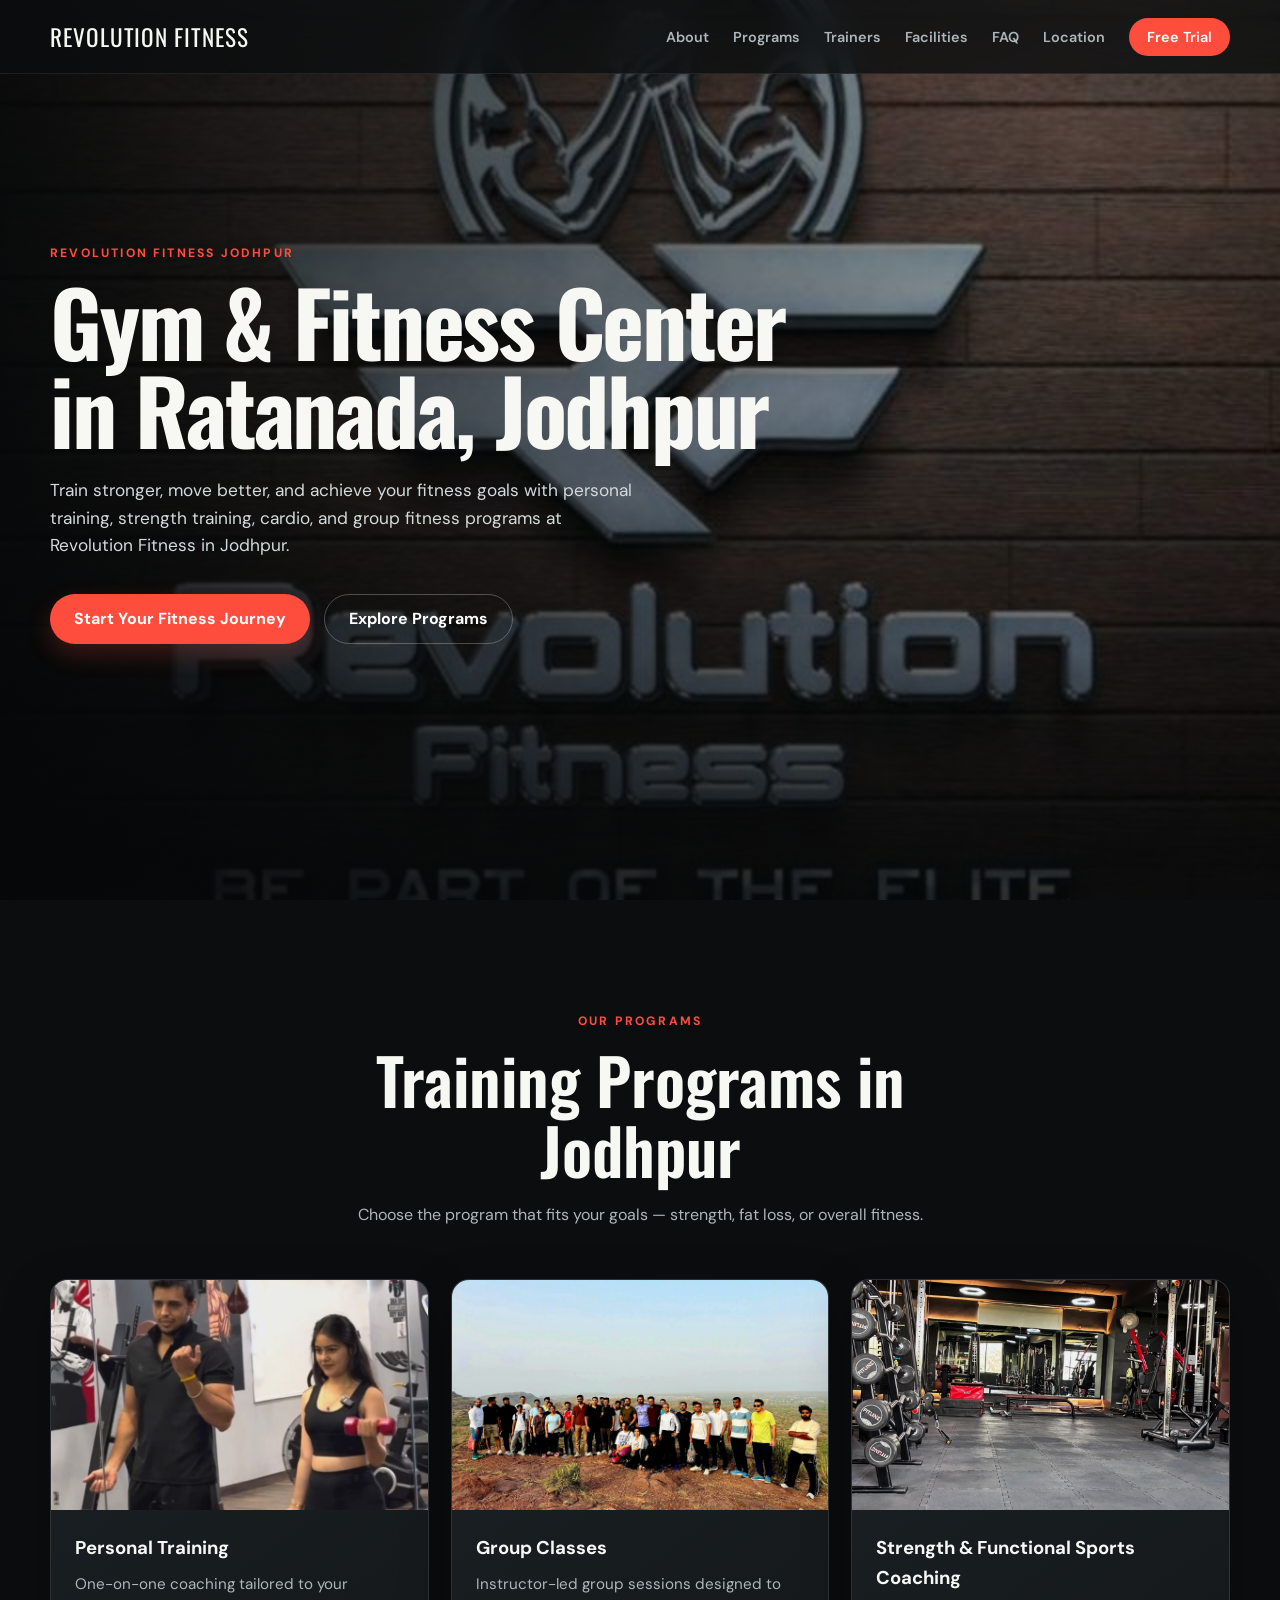
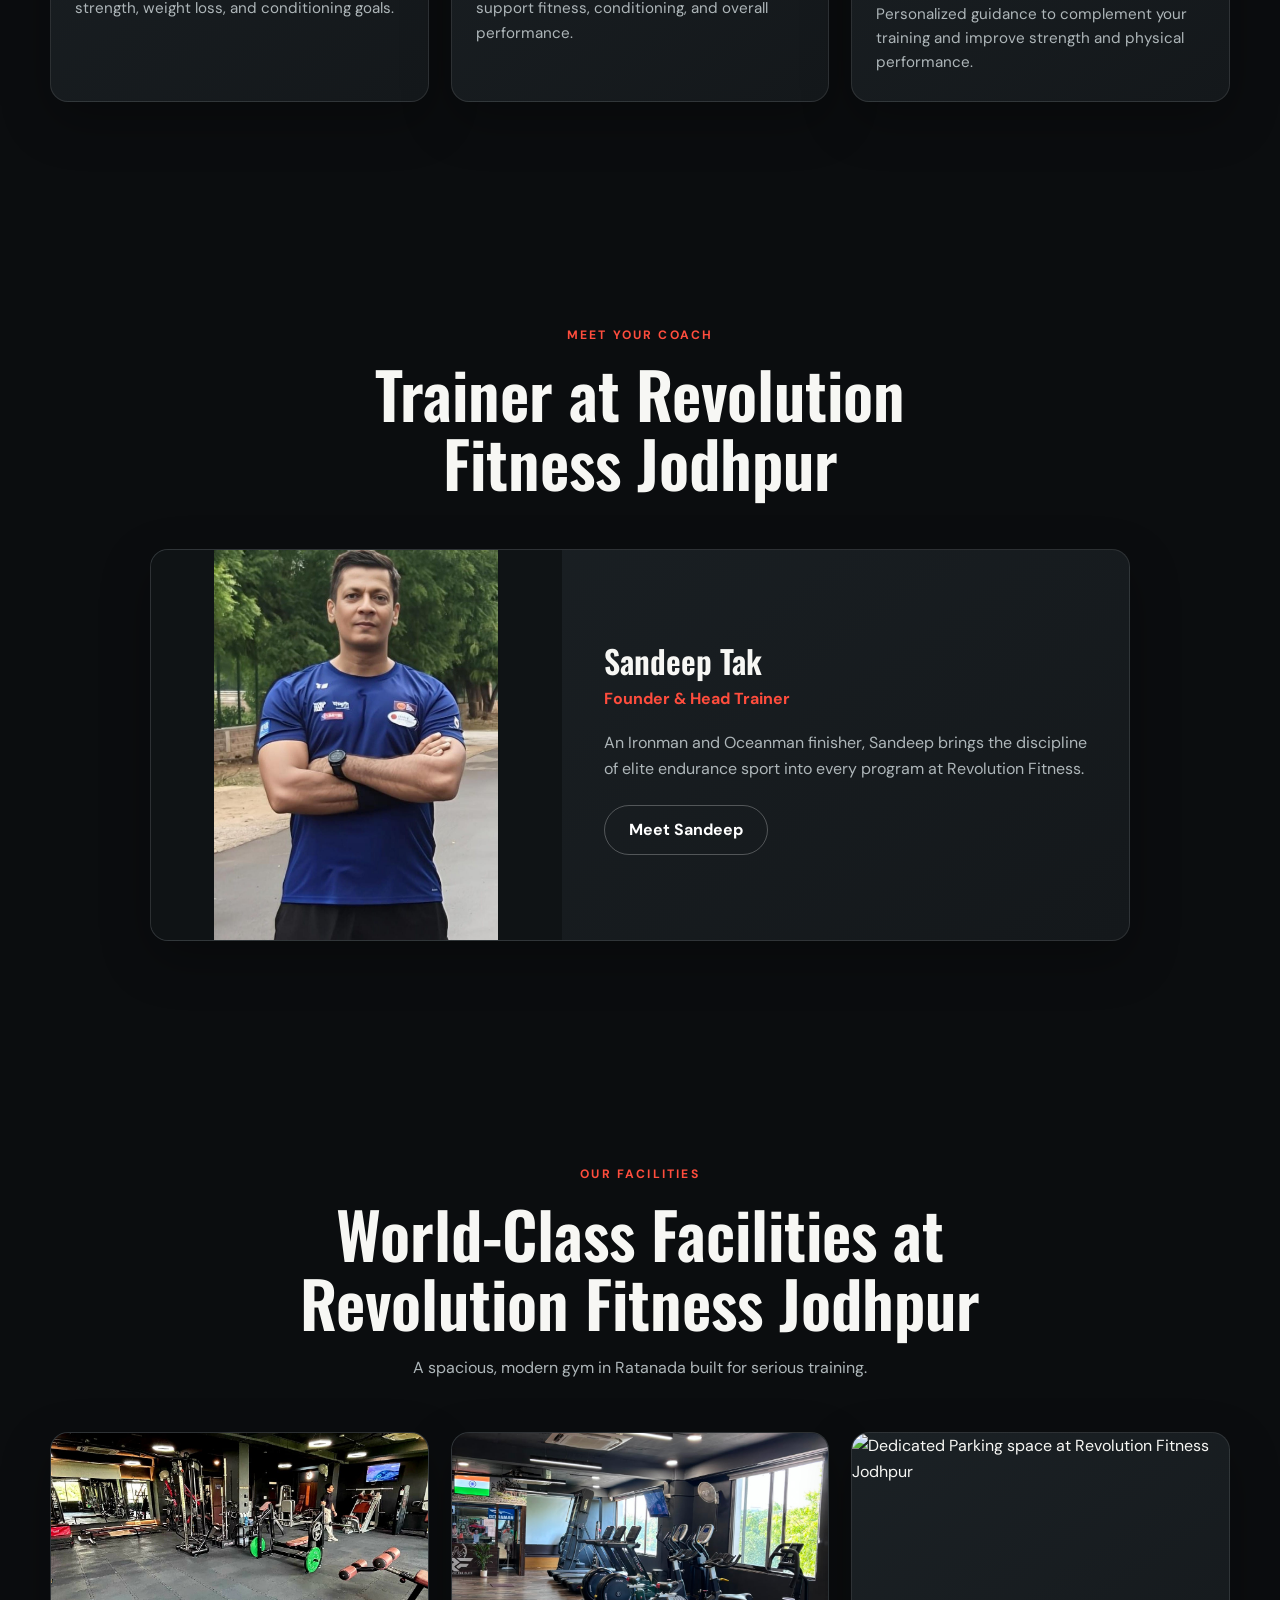
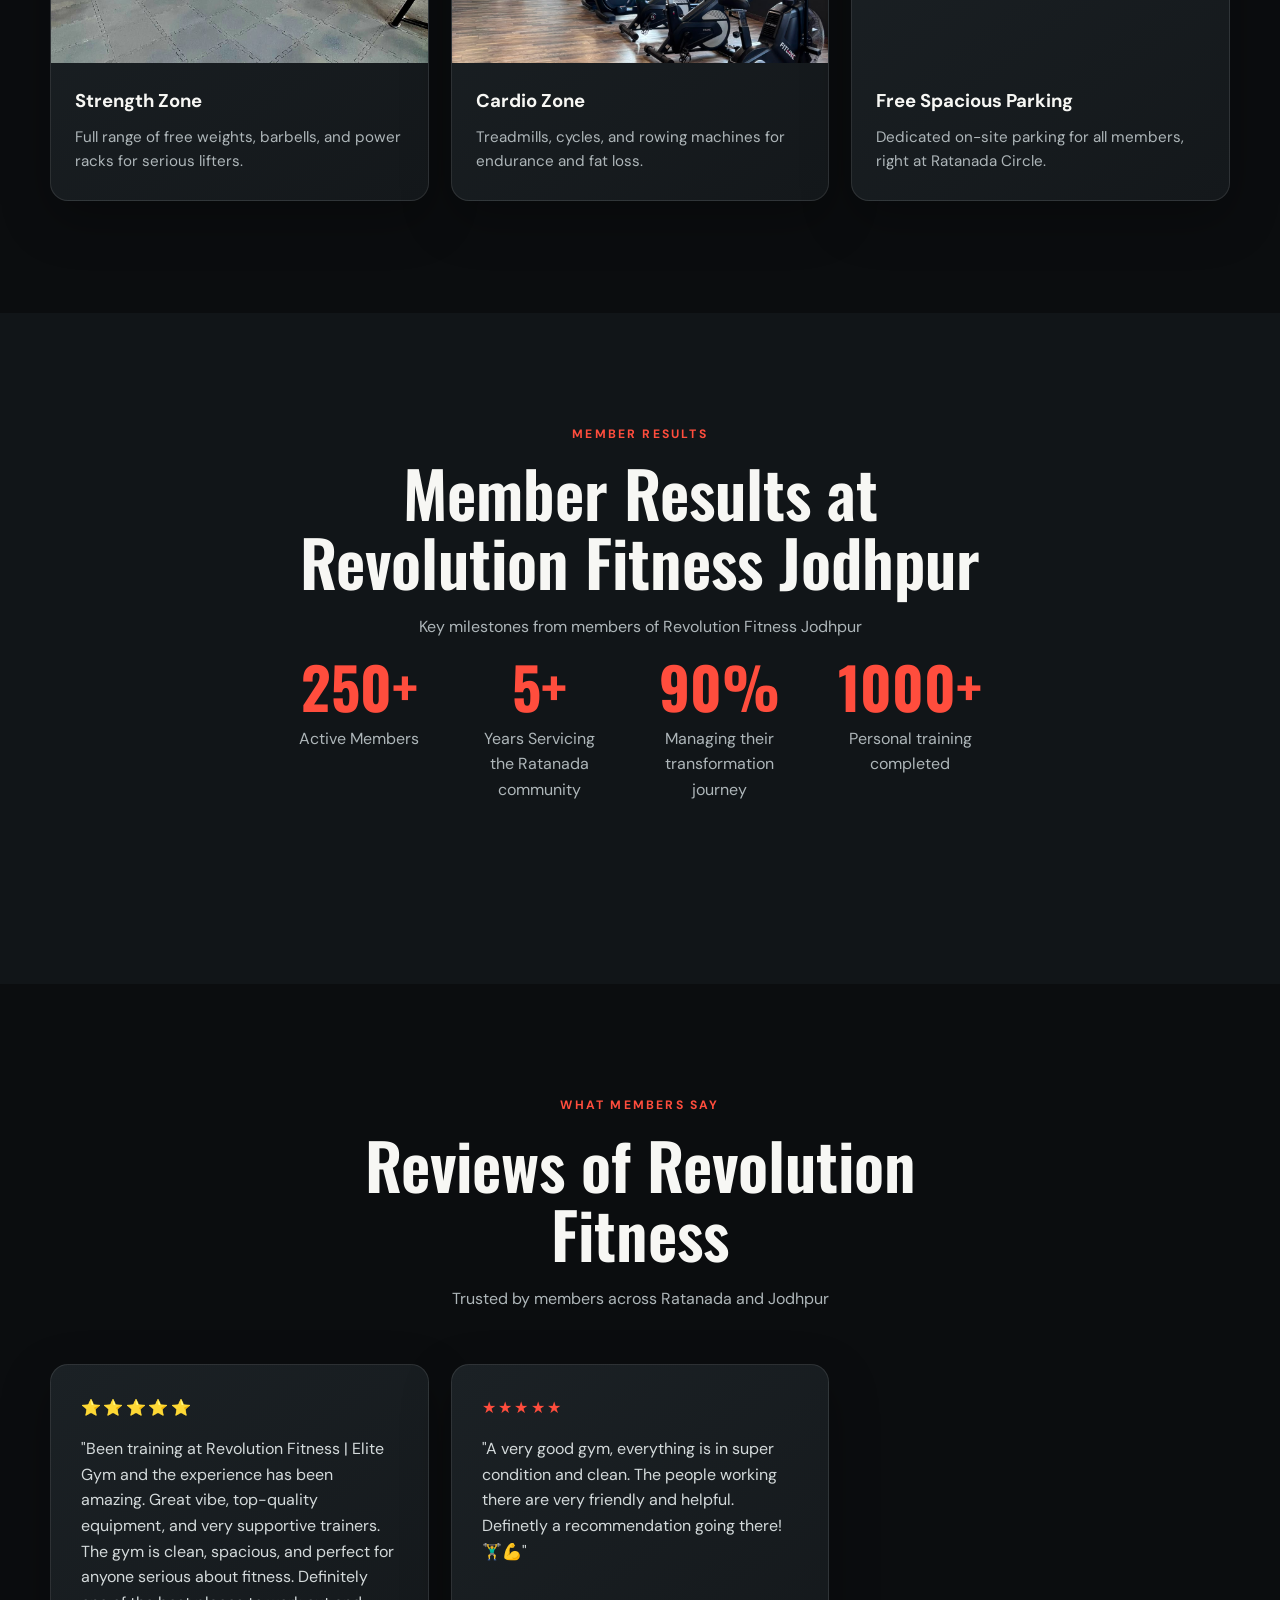
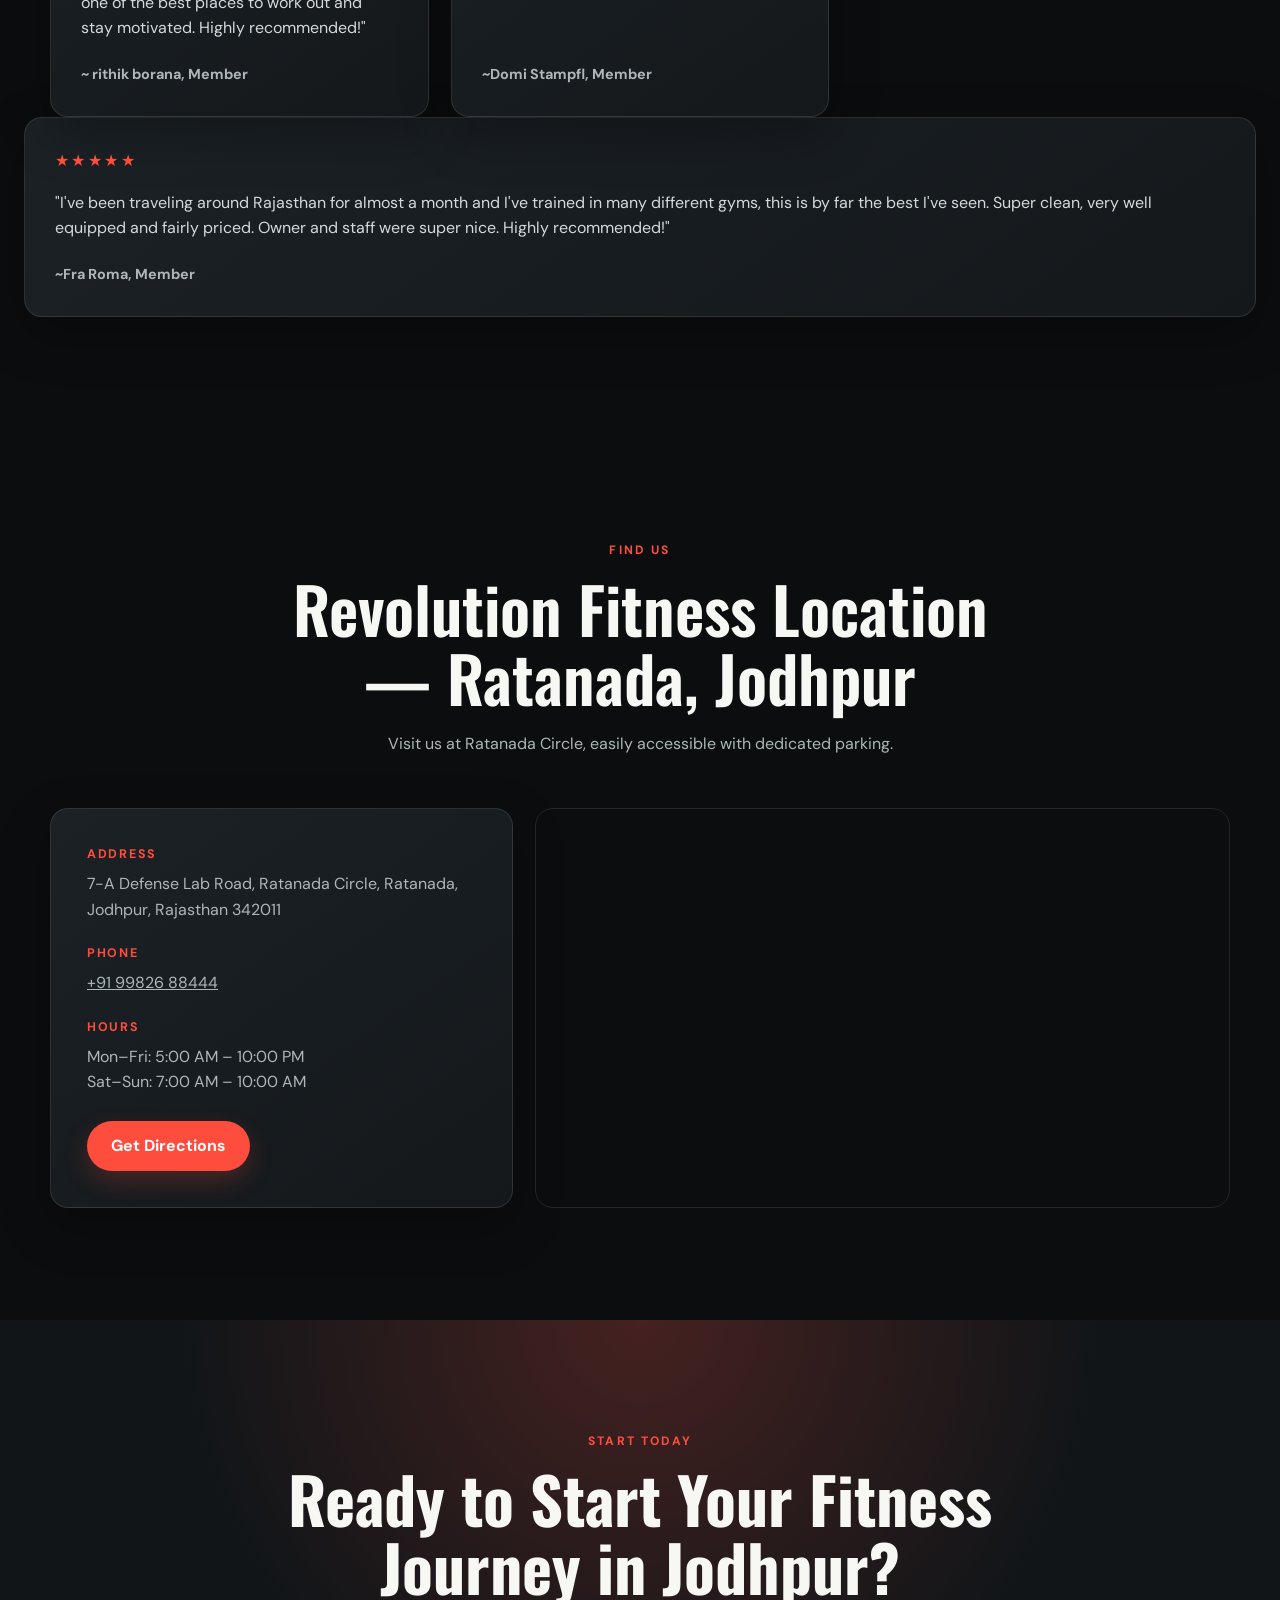
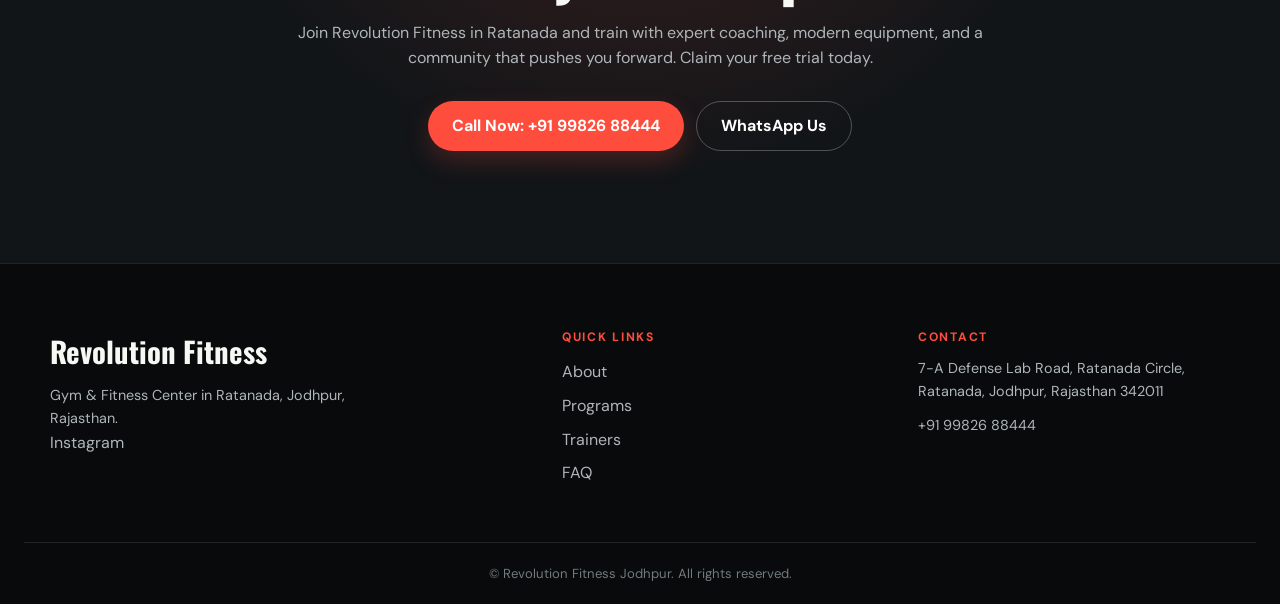
==== index.html @ 57a2d9ef "Update index.html" ====
<!DOCTYPE html>
<html lang="en">

<head>

<meta charset="UTF-8">

<meta name="viewport"
     content="width=device-width, initial-scale=1.0">

  <title>
        Revolution Fitness Jodhpur | Best Gym and Fitness Centre in Ratanada, Jodhpur  </title>

    <meta name="description"
          content="Revolution Fitness Jodhpur is a modern and premium gym offering strength training, cardio, personal training and fitness programs in Jodhpur, Rajasthan.">

    <link
        href="https://fonts.googleapis.com/css2?family=Poppins:wght@400;600;800&display=swap"
        rel="stylesheet">

    <link rel="stylesheet" href="style.css">

    <link rel="canonical" href="https://revolutionfitness.co.in/">

    <!-- structured dataJSON-lawda -->
    <script type="application/ld+json">
    {
      "@context": "https://schema.org",
      "@type": "ExerciseGym",
      "name": "Revolution Fitness",
      "description": "Revolution Fitness is a premium, spacious gym in Jodhpur offering personal training and group classes.",
      "telephone": "+91-99826-88444"
     "url":"https://www.revolutionfitness.co.in/"
         ,

      "address": {
        "@type": "PostalAddress",
        "streetAddress": "7-A Defense Lab Road, Ratanda Circle, Ratanada",
        "addressLocality": "Jodhpur",
        "addressRegion": "Rajasthan",
        "postalCode": "342011",
        "addressCountry": "IN"
      },

      "geo": {
        "@type": "GeoCoordinates",
        "latitude": 26.271122223916905,
        "longitude": 73.03824734662632
      },

      "sameAs": [
        "https://www.instagram.com/revolutionfitnessjodhpur/"
      ],
"aggregateRating": {
  "@type": "AggregateRating",
  "ratingValue": "4.7",
  "reviewCount": "121"
},
"review": [
  {
    "@type": "Review",
    "reviewRating": {
      "@type": "Rating",
      "ratingValue": "5"
    },
    "author": {
      "@type": "Person",
      "name": "rithik borana"

    },
"reviewBody":"Been training at Revolution Fitness | Elite Gym and the experience has been amazing. Great vibe, top-quality equipment, and very supportive trainers. The gym is clean, spacious, and perfect for anyone serious about fitness. Definitely one of the best places to work out and stay motivated. Highly recommended!"
  }
]
    }
    </script>

</head>

<body>

    <nav class="main-nav" aria-label="Main navigation">

   <div class="nav-logo">
 <a href="/" aria-label="Revolution Fitness homepage">
                Revolution Fitness
            </a>
        </div>

        <ul class="nav-links">
 <li><a href="/#about">About</a></li>
  <li><a href="/#programs">Programs</a></li>
  <li><a href="/#trainers">Trainers</a></li>
  <li><a href="/#facilities">Facilities</a></li>
  <li><a href="faq.html">FAQ</a></li>
  <li><a href="/#location">Location</a></li>
  <li>
  <a href="#trial" class="btn-nav">Free Trial</a>
 </li>
    
</ul>

   </nav>


    <main>

        <!-- HERO class bnayi haiiiii-->

        <section class="hero" id="hero">

            <img
    src="hero-bg.jpg"
    alt="Members training at Revolution Fitness gym in Ratanada, Jodhpur"
    class="hero-bg-img">

   <div class="hero-overlay"></div>

    <div class="hero-content">

  <p class="hero-eyebrow">
     Revolution Fitness Jodhpur
   </p>

    <h1>
    Gym & Fitness Center in Ratanada, Jodhpur
     </h1>

     <p class="hero-description">
      Train stronger, move better, and achieve your fitness
       goals with personal training, strength training, cardio,
     and group fitness programs at Revolution Fitness in Jodhpur.
     </p>

     <div class="hero-actions">

     <a href="#trial" class="btn-primary">
      Start Your Fitness Journey
      </a>

     <a href="#programs" class="btn-secondary">
      Explore Programs
     </a>

      </div>

    </div>
   </section>

<section class="programs" id="programs">

 <div class="section-header">

<p class="section-eyebrow">
       Our Programs
    </p>

            


<h2>
Training Programs in Jodhpur
</h2>

<p class="section-subtext">
Choose the program that fits your goals — strength,
fat loss, or overall fitness.
</p>

</div>


<div class="programs-grid">

<article class="program-card">

<img
src="personal-training.jpg"
alt="Personal trainer coaching a client at Revolution Fitness Jodhpur">

<h3>Personal Training</h3>

<p>
One-on-one coaching tailored to your strength,
weight loss, and conditioning goals.
</p>

</article>


<article class="program-card">

<img
src="group-fitness.jpg"
alt="Group fitness class at Revolution Fitness gym in Jodhpur">

<h3>Group Classes</h3>

<p>
Instructor-led group sessions designed to support
fitness, conditioning, and overall performance.
</p>

</article>




         

     <article class="program-card">

                    
  <img src="strength-training.jpg"
 alt="Strength and functional sports training at Revolution Fitness Jodhpur">

        <h3>Strength & Functional Sports Coaching</h3>
  <p>
  Personalized guidance to complement your training
  and improve strength and physical performance.
  </p>

</article>

 </div>

        </section>
 <section class="trainers" id="trainers" aria-label="Trainer at Revolution Fitness">
  <div class="section-header">
 <p class="section-eyebrow">Meet Your Coach</p>
  <h2>Trainer at Revolution Fitness Jodhpur</h2>
  </div>

  <div class="trainers-grid">
<article class="trainer-card">
<img src="sandeep-tak.jpg" alt="Sandeep Tak, founder and head trainer at Revolution Fitness Jodhpur, Ironman and Oceanman finisher">
<div class="trainer-info">
        <h3>Sandeep Tak</h3>
        <p class="trainer-title">Founder & Head Trainer</p>
        <p class="trainer-bio">        An Ironman and Oceanman finisher, Sandeep brings the discipline of elite endurance sport into every program at Revolution Fitness.
  </p>
  <a href="sandeep-tak.html" class="btn-secondary">Meet Sandeep</a>
  </div>
 </article>
  </div>
</section>
<section class="facilities" id="facilities" aria-label="Facilities at Revolution Fitness">
  <div class="section-header">
  <p class="section-eyebrow">Our Facilities</p>
  <h2>World-Class Facilities at Revolution Fitness Jodhpur</h2>
    <p class="section-subtext">A spacious, modern gym in Ratanada built for serious training.</p>
  </div>
<div class="facilities-grid">
<article class="facilities-card">
<img src="strength-zone.jpg" alt="Strength training zone with free weights at Revolution Fitness Jodhpur">
 <h3>Strength Zone</h3>
 <p>Full range of free weights, barbells, and power racks for serious lifters.</p>
  </article>
<article class="facilities-card">
<img src="cardio-zone.jpg" alt="Cardio Machines at Revolution Fitness Jodhpur">
<h3>Cardio Zone</h3>
<p>Treadmills, cycles, and rowing machines for endurance and fat loss.</p>
 </article>

<article class="facilities-card">
<img src="parking-zone.jpg" alt="Dedicated Parking space at Revolution Fitness Jodhpur">
<h3>Free Spacious Parking</h3>
 <p>Dedicated on-site parking for all members, right at Ratanada Circle.</p>
</article>
</div>
</section> 

<section class="results" id="results">
<div class="section-header">
<p class="section-eyebrow">Member Results</p>
<h2>Member Results at Revolution Fitness Jodhpur</h2>
<p class="section-subtext">
Key milestones from members of Revolution Fitness Jodhpur</p>
</p>
<div class="results-grid">
<article class="result-stat">
<h3>250+</h3>
<p>Active Members
</p>
</article>
<article class="result-stat">
<h3>5+</h3>
<p>Years Servicing the Ratanada community
</p>
</article>
<article class="result-stat">
<h3>90%</h3>
<p>Managing their transformation journey</p>
</article>
<article class="result-stat">
<h3>1000+</h3>
<p>Personal training completed</p>
</article>
</div>
</section>

<section class="reviews" id="reviews" aria-label="Reviews of members at Revolution Fitness">
<div class="section-header">
<p class="section-eyebrow">What members say</p>
<h2>Reviews of Revolution Fitness</h2>
<p class="section-subtext">Trusted by members across Ratanada and Jodhpur</p>
</div>

<div class="reviews-grid">
<article class="review-grid">
<div class="review-stars" aria-label="5 out of 5 stars">⭐⭐⭐⭐⭐
</div>
 <p class="review-text">
"Been training at Revolution Fitness | Elite Gym and the experience has been amazing. Great vibe, top-quality equipment, and very supportive trainers. The gym is clean, spacious, and perfect for anyone serious about fitness. Definitely one of the best places to work out and stay motivated. Highly recommended!"
 </p>
  <p class="review-author">~ rithik borana, Member</p>
</article>
     

<article class="review-grid">
<div class="review-stars" aria-label="5 out of 5 stars">★★★★★</div>
<p class="review-text">
"A very good gym, everything is in super condition and clean. The people working there are very friendly and helpful. Definetly a recommendation going there! 🏋️‍♂️💪"
</p>
<p class="review-author">~Domi Stampfl, Member</p>
</div>

<article class="review-grid">
<div class="review-stars" aria-label="5 out of 5 stars">★★★★★</div>
<p class="review-text">
"I've been traveling around Rajasthan for almost a month and I've trained in many different gyms, this is by far the best I've seen. Super clean, very well equipped and fairly priced. Owner and staff were super nice. Highly recommended!"
</p>
<p class="review-author">~Fra Roma, Member </p>
</article>
</div>
</section>
<section class="location" id="location" aria-label="Revolution Fitness Location in Jodhpur">
<div class="section-header">
<p class="section-eyebrow">Find Us</p>
 <h2>Revolution Fitness Location — Ratanada, Jodhpur</h2>
 <p class="section-subtext">Visit us at Ratanada Circle, easily accessible with dedicated parking.</p>
  </div>
<div class="location-wrapper">

<div class="location-details">
<h3>Address</h3>
 <p>7-A Defense Lab Road, Ratanada Circle, Ratanada, Jodhpur, Rajasthan 342011</p>

<h3>Phone</h3>
<p><a href="tel:+919982688444">+91 99826 88444</a></p>

<h3>Hours</h3>
 <p>Mon–Fri: 5:00 AM – 10:00 PM</p>
 <p>Sat–Sun: 7:00 AM – 10:00 AM</p>

<a href="https://www.google.com/maps/place/Revolution+Fitness+Gym/@26.2710645,73.0382393,17z/data=!3m1!4b1!4m6!3m5!1s0x39418d3eae920c3f:0x9db4041461bf3b4f!8m2!3d26.2710645!4d73.0382393!16s%2Fg%2F11s4_r2hg3?entry=ttu&g_ep=EgoyMDI2MDgxMS4wIKXMDSoASAFQAw%3D%3D" class="btn-primary" target="_blank" rel="noopener">
 Get Directions
 </a>
</div>

    <div class="location-map">
      <iframe
 src="https://www.google.com/maps?q=Revolution+Fitness+Gym,+7-A,+Defence+Lab+Road,+Ratanada,+Jodhpur,+Rajasthan+342011&output=embed"
 width="100%"
 height="100%"
 style="border:0;"
 allowfullscreen=""
 loading="lazy"
 referrerpolicy="no-referrer-when-downgrade"
 title="Revolution Fitness location map — Ratanada, Jodhpur">
 </iframe>
 </div>
  </div>
</section>

<section class="final-cta" id="trial" aria-label="Join Revolution Fitness">
  <div class="final-cta-content">
 <p class="section-eyebrow">Start Today</p>
 <h2>Ready to Start Your Fitness Journey in Jodhpur?</h2>
 <p class="final-cta-text">
      Join Revolution Fitness in Ratanada and train with expert coaching, modern equipment, and a community that pushes you forward. Claim your free trial today.

 </p>
 <a href="tel:+919982688444" class="btn-primary">Call Now: +91 99826 88444</a>
 <a href="https://wa.me/919982688444" class="btn-secondary" target="_blank" rel="noopener">WhatsApp Us</a>
 
 </div>
</section>
</main>
<footer aria-label="Site footer">
  <div class="footer-content">
<div class="footer-brand">
<h2>Revolution Fitness</h2>
<p>Gym & Fitness Center in Ratanada, Jodhpur, Rajasthan.</p>
<div class="footer-social">
<a href="https://www.instagram.com/revolutionfitnessjodhpur/" target="_blank" rel="noopener" aria-label="Revolution Fitness on Instagram">Instagram</a>
</div>
</div>

 <nav class="footer-links" aria-label="Footer navigation">
<h3>Quick Links</h3>
<ul>
 <li><a href="/index.html#about">About</a></li>
 <li><a href="/index.html#programs">Programs</a></li>
 <li><a href="/index.html#trainers">Trainers</a></li>
 <li><a href="/faq.html">FAQ</a></li>
 </ul>
  </nav>

<div class="footer-contact">
<h3>Contact</h3>
<p>7-A Defense Lab Road, Ratanada Circle, Ratanada, Jodhpur, Rajasthan 342011</p>
<p><a href="tel:+919982688444">+91 99826 88444</a></p>
</div>

  </div>

<div class="footer-bottom">
<p>&copy; <span id="year"></span> Revolution Fitness Jodhpur. All rights reserved.</p>
</div>
</footer>
</body>
</html>
---- style.css ----
@import url('https://fonts.googleapis.com/css2?family=DM+Sans:wght@400;500;600;700&family=Oswald:wght@500;600;700&display=swap');
:root{--bg:#0b0d0f;--surface:#14181b;--surface-2:#1b2125;--line:rgba(255,255,255,.1);--text:#f7f7f4;--muted:#aeb6b9;--accent:#ff4d3d;--accent-dark:#d93a2d;--max:1180px;--radius:18px;--shadow:0 18px 50px rgba(0,0,0,.28)}
*{box-sizing:border-box;margin:0;padding:0}html{scroll-behavior:smooth}body{background:var(--bg);color:var(--text);font-family:'DM Sans',sans-serif;line-height:1.6}img{display:block;max-width:100%}a{color:inherit}section{padding:112px 24px;overflow:clip}
.main-nav,body>nav{position:fixed;inset:0 0 auto;z-index:100;display:flex;align-items:center;justify-content:space-between;gap:24px;padding:18px max(24px,calc((100% - var(--max))/2));background:rgba(11,13,15,.78);border-bottom:1px solid rgba(255,255,255,.08);backdrop-filter:blur(18px)}
.nav-logo a{text-decoration:none;font-family:Oswald,sans-serif;font-size:1.45rem;letter-spacing:.04em;text-transform:uppercase}.nav-links{list-style:none;display:flex;align-items:center;gap:24px}.nav-links a{color:var(--muted);text-decoration:none;font-size:.9rem;font-weight:600;transition:color .2s}.nav-links a:hover{color:var(--text)}.nav-links .btn-nav{color:#fff;padding:10px 18px;border-radius:999px;background:var(--accent)}
.btn-primary,.btn-secondary{display:inline-flex;align-items:center;justify-content:center;min-height:50px;padding:0 24px;border-radius:999px;font-weight:700;text-decoration:none;transition:transform .2s,background .2s,border-color .2s}.btn-primary{background:var(--accent);color:#fff;box-shadow:0 10px 25px rgba(255,77,61,.22)}.btn-primary:hover{background:var(--accent-dark);transform:translateY(-2px)}.btn-secondary{border:1px solid rgba(255,255,255,.26);color:#fff}.btn-secondary:hover{border-color:#fff;background:rgba(255,255,255,.08);transform:translateY(-2px)}
.section-header{max-width:720px;margin:0 auto 52px;text-align:center}.section-eyebrow,.hero-eyebrow{color:var(--accent);font-size:.76rem;font-weight:700;letter-spacing:.18em;text-transform:uppercase;margin-bottom:14px}.section-header h1,.section-header h2{font-family:Oswald,sans-serif;font-weight:600;line-height:1.08}.section-header h1,.section-header h2{font-size:clamp(2.2rem,5vw,4rem)}.section-subtext{margin-top:18px;color:var(--muted)}
.hero{min-height:760px;height:100svh;display:grid;place-items:center;position:relative;padding-top:100px}.hero-bg-img,.trainer-hero-img{position:absolute;inset:0;width:100%;height:100%;object-fit:cover}.hero-overlay{position:absolute;inset:0;background:linear-gradient(90deg,rgba(5,7,8,.92),rgba(5,7,8,.58) 52%,rgba(5,7,8,.3)),linear-gradient(0deg,rgba(5,7,8,.72),transparent 45%)}.hero-content{position:relative;z-index:1;width:min(100%,var(--max));text-align:left}.hero-content h1{max-width:760px;font-family:Oswald,sans-serif;font-size:clamp(3rem,7vw,6.2rem);line-height:.98;letter-spacing:-.025em}.hero-description{max-width:590px;margin:24px 0 34px;color:#d4dadb;font-size:1.08rem}.hero-actions{display:flex;gap:14px;flex-wrap:wrap}
.programs,.trainers,.reviews,.location,.faq-page,.trainer-bio-section{background:var(--bg)}.programs-grid,.facilities-grid,.reviews-grid,.results-grid{width:min(100%,var(--max));margin:0 auto;display:grid;gap:22px}.programs-grid,.reviews-grid{grid-template-columns:repeat(3,1fr)}.facilities-grid{grid-template-columns:repeat(3,1fr)}.program-card,.facilities-card,.review-card,.review-grid,.faq-item,.trainer-card,.location-details{background:linear-gradient(145deg,var(--surface-2),var(--surface));border:1px solid var(--line);border-radius:var(--radius);box-shadow:var(--shadow)}.program-card,.facilities-card{overflow:hidden;transition:transform .25s,border-color .25s}.program-card:hover,.facilities-card:hover{transform:translateY(-6px);border-color:rgba(255,77,61,.45)}.program-card img,.facilities-card img{width:100%;height:230px;object-fit:cover}.program-card h3,.facilities-card h3{margin:24px 24px 8px;font-size:1.16rem}.program-card p,.facilities-card p{padding:0 24px 26px;color:var(--muted);font-size:.95rem}
.trainers-grid{width:min(100%,980px);margin:auto}.trainer-card{display:grid;grid-template-columns:42% 1fr;overflow:hidden}.trainer-card img{width:100%;height:390px;object-fit:contain;object-position:center;background:#0f1315}.trainer-info{padding:42px;align-self:center}.trainer-info h3,.bio-content h2{font-family:Oswald,sans-serif;font-weight:600}.trainer-info h3{font-size:2rem}.trainer-title,.trainer-hero-tagline{color:var(--accent);font-weight:700}.trainer-bio{margin:18px 0 24px;color:var(--muted)}
.trainer-hero{height:68svh;min-height:520px;display:flex;align-items:end;position:relative;padding:140px max(24px,calc((100% - var(--max))/2)) 70px}.trainer-hero::after{content:'';position:absolute;inset:0;background:linear-gradient(0deg,rgba(5,7,8,.92),transparent 70%)}.trainer-hero-content{position:relative;z-index:1}.trainer-hero-content h1{font-family:Oswald,sans-serif;font-size:clamp(3rem,8vw,6rem);line-height:1}.trainer-bio-section{padding-top:90px}.bio-content{width:min(100%,760px);margin:auto}.bio-content h2{margin:42px 0 12px;font-size:2rem}.bio-content h2:first-child{margin-top:0}.bio-content p{color:#ccd2d3}.bio-image{margin:40px 0}.bio-image img{width:100%;height:420px;border-radius:var(--radius);object-fit:contain;object-position:center;background:#0f1315}.bio-image figcaption{margin-top:10px;text-align:center;color:var(--muted);font-size:.85rem}.bio-closing{margin:32px 0;color:var(--accent)!important;font-weight:700}
.results{background:#111518}.results-grid{grid-template-columns:repeat(4,1fr);text-align:center}.result-stat{padding:18px}.result-stat h3{color:var(--accent);font-family:Oswald,sans-serif;font-size:3.6rem;line-height:1}.result-stat p{margin-top:10px;color:var(--muted)}.review-grid,.review-card{padding:30px;text-align:left;display:flex;flex-direction:column;height:100%}.review-stars{color:var(--accent);letter-spacing:.15em}.review-text{margin:16px 0 22px;color:#d4dadb;flex:1}.review-author{color:var(--muted);font-size:.9rem;font-weight:700;margin-top:auto}.review-author span{display:block;margin-top:4px;color:#717b7e;font-size:.8rem;font-weight:400}
.location-wrapper{width:min(100%,var(--max));margin:auto;display:grid;grid-template-columns:.8fr 1.2fr;gap:22px}.location-details{padding:36px}.location-details h3{margin:22px 0 6px;color:var(--accent);font-size:.78rem;letter-spacing:.14em;text-transform:uppercase}.location-details h3:first-child{margin-top:0}.location-details p{color:var(--muted)}.location-details .btn-primary{margin-top:26px}.location-map{min-height:360px;overflow:hidden;border-radius:var(--radius);border:1px solid var(--line)}.location-map iframe{display:block;width:100%;height:100%}
.faq-page{min-height:100vh;padding:168px 24px 112px}.faq-page .section-header{margin-bottom:36px}.faq-preview-list{width:min(100%,820px);margin:auto}.faq-item{width:100%;margin-bottom:14px;padding:23px 26px}.faq-item summary{position:relative;display:block;cursor:pointer;list-style:none;padding-right:42px;font-weight:700;line-height:1.4;overflow-wrap:anywhere}.faq-item summary::-webkit-details-marker{display:none}.faq-item summary::after{content:'+';position:absolute;right:0;top:-2px;color:var(--accent);font-size:1.35rem;line-height:1}.faq-item[open] summary::after{content:'–'}.faq-item p{margin-top:14px;color:var(--muted);line-height:1.65;overflow-wrap:anywhere}
.final-cta{text-align:center;background:radial-gradient(circle at 50% 0,rgba(255,77,61,.22),transparent 55%),#111518}.final-cta-content{width:min(100%,720px);margin:auto}.final-cta h2{font-family:Oswald,sans-serif;font-size:clamp(2.3rem,5vw,4rem);line-height:1.05}.final-cta-text{margin:20px auto 30px;color:var(--muted)}.final-cta .btn-secondary{margin-left:8px}footer{padding:64px 24px 0;background:#080a0b;border-top:1px solid var(--line)}.footer-content{width:min(100%,var(--max));margin:auto;display:grid;grid-template-columns:1.5fr 1fr 1fr;gap:44px;padding-bottom:48px}.footer-brand h2{font-family:Oswald,sans-serif;font-size:1.8rem}.footer-brand p,.footer-contact p{max-width:320px;margin-top:10px;color:var(--muted);font-size:.9rem}.footer-social a,.footer-links a,.footer-contact a{color:var(--muted);text-decoration:none}.footer-social a:hover,.footer-links a:hover,.footer-contact a:hover{color:var(--accent)}.footer-links h3,.footer-contact h3{color:var(--accent);font-size:.76rem;letter-spacing:.14em;text-transform:uppercase}.footer-links ul{list-style:none;margin-top:12px}.footer-links li{margin:8px 0}.footer-bottom{padding:20px 0;border-top:1px solid var(--line);text-align:center;color:#717b7e;font-size:.82rem}
.facilites{padding:112px 24px}.section.header{max-width:720px;margin:0 auto 52px;text-align:center}.section.header h2{font-family:Oswald,sans-serif;font-size:clamp(2.2rem,5vw,4rem);line-height:1.08}.section.header .section-subtext{margin-top:18px;color:var(--muted)}
@media(max-width:900px){.nav-links{gap:12px}.nav-links li:nth-child(-n+3){display:none}.programs-grid,.facilities-grid,.reviews-grid{grid-template-columns:repeat(2,1fr)}.location-wrapper{grid-template-columns:1fr}}
@media(max-width:640px){section,.facilites{padding:78px 18px}.main-nav,body>nav{padding:15px 18px}.nav-links{gap:8px}.nav-links li:nth-child(n+4):not(:last-child){display:none}.nav-links .btn-nav{padding:9px 13px;font-size:.78rem}.hero{min-height:720px;padding-top:120px}.hero-content h1{font-size:clamp(3rem,14vw,4.4rem)}.hero-actions{flex-direction:column;align-items:stretch;max-width:300px}.programs-grid,.facilities-grid,.reviews-grid,.results-grid{grid-template-columns:1fr}.trainer-card{grid-template-columns:1fr}.trainer-card img{height:300px;object-fit:contain;background:#0f1315}.trainer-info{padding:28px 24px}.trainer-hero{min-height:470px;padding:120px 18px 48px}.bio-content h2{font-size:1.65rem}.bio-image img{height:280px;object-fit:contain;background:#0f1315}.faq-page{padding:132px 18px 78px}.faq-page .section-header{margin-bottom:28px}.faq-item{padding:19px 20px}.faq-item summary{padding-right:34px}.final-cta .btn-secondary{margin:12px 0 0}.footer-content{grid-template-columns:1fr;text-align:center;gap:30px}.footer-brand p,.footer-contact p{margin-left:auto;margin-right:auto}}
@media(prefers-reduced-motion:reduce){html{scroll-behavior:auto}*,*::before,*::after{transition:none!important}}
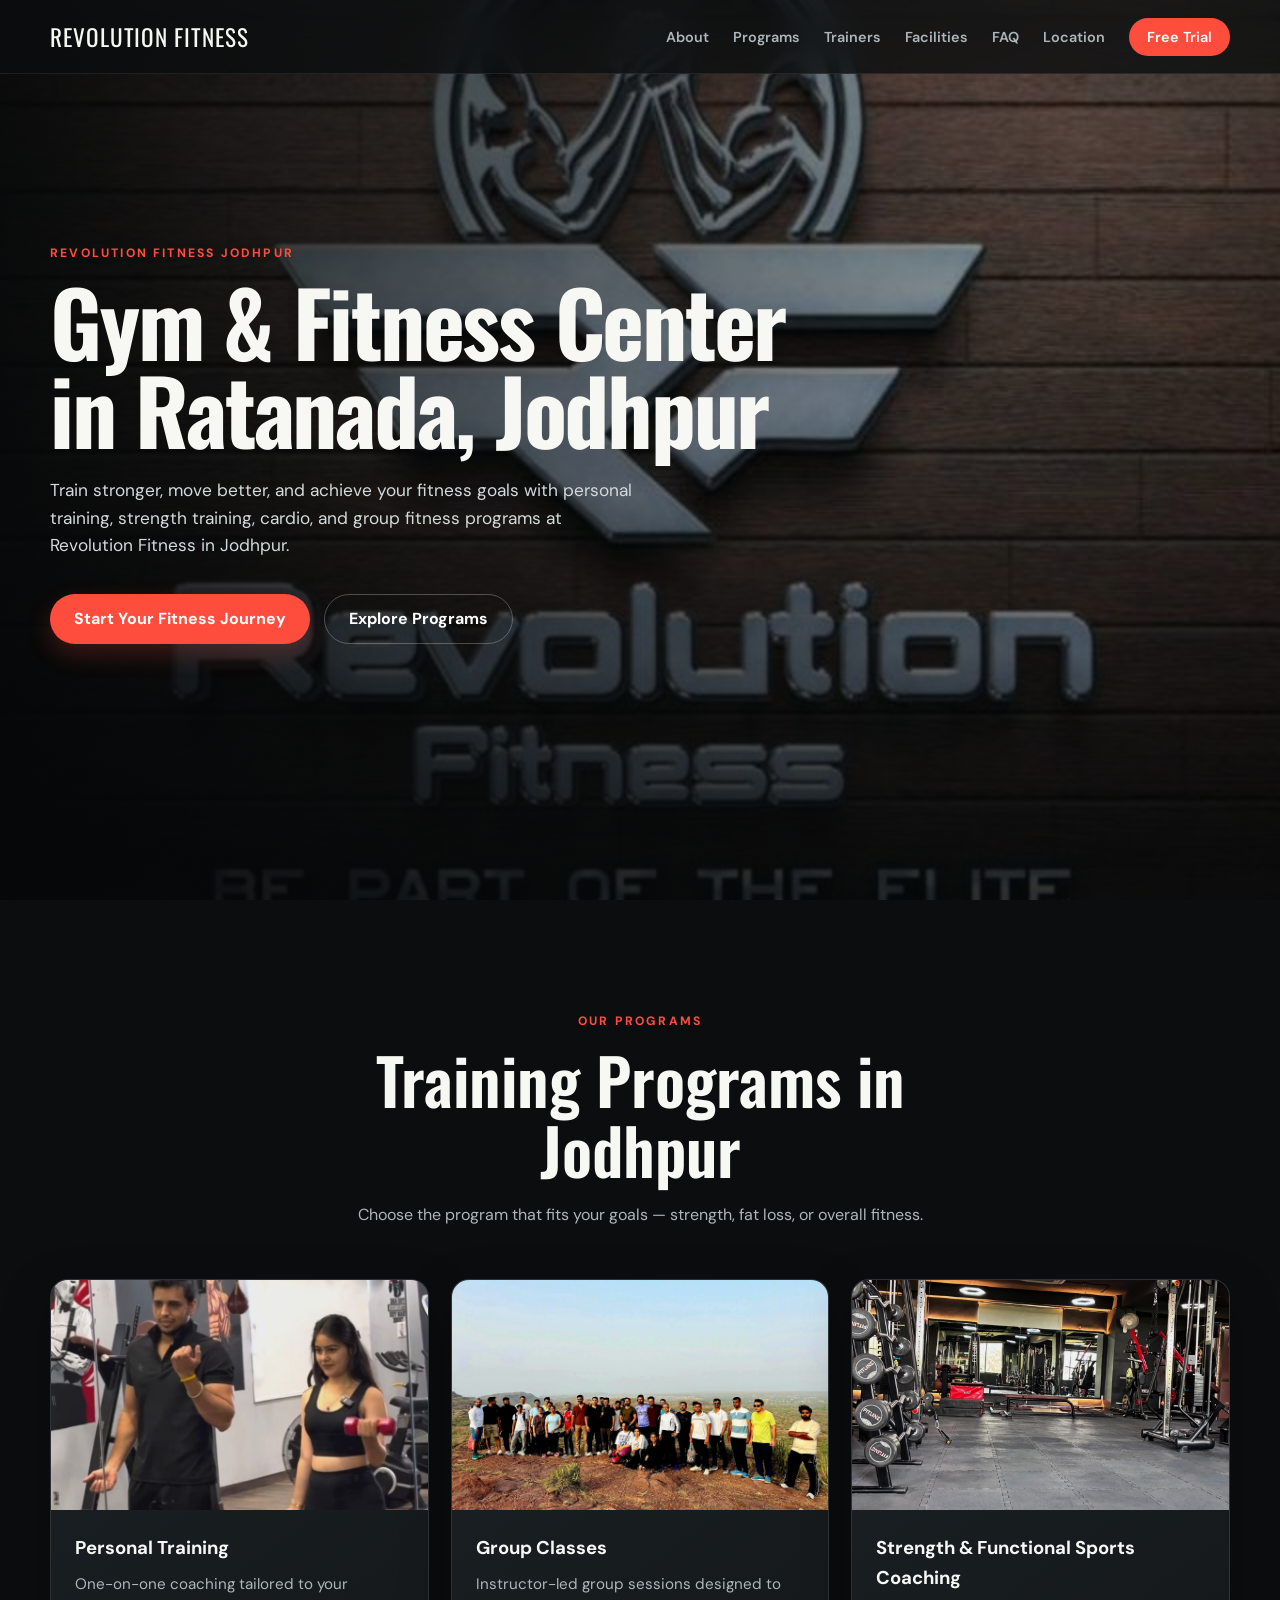
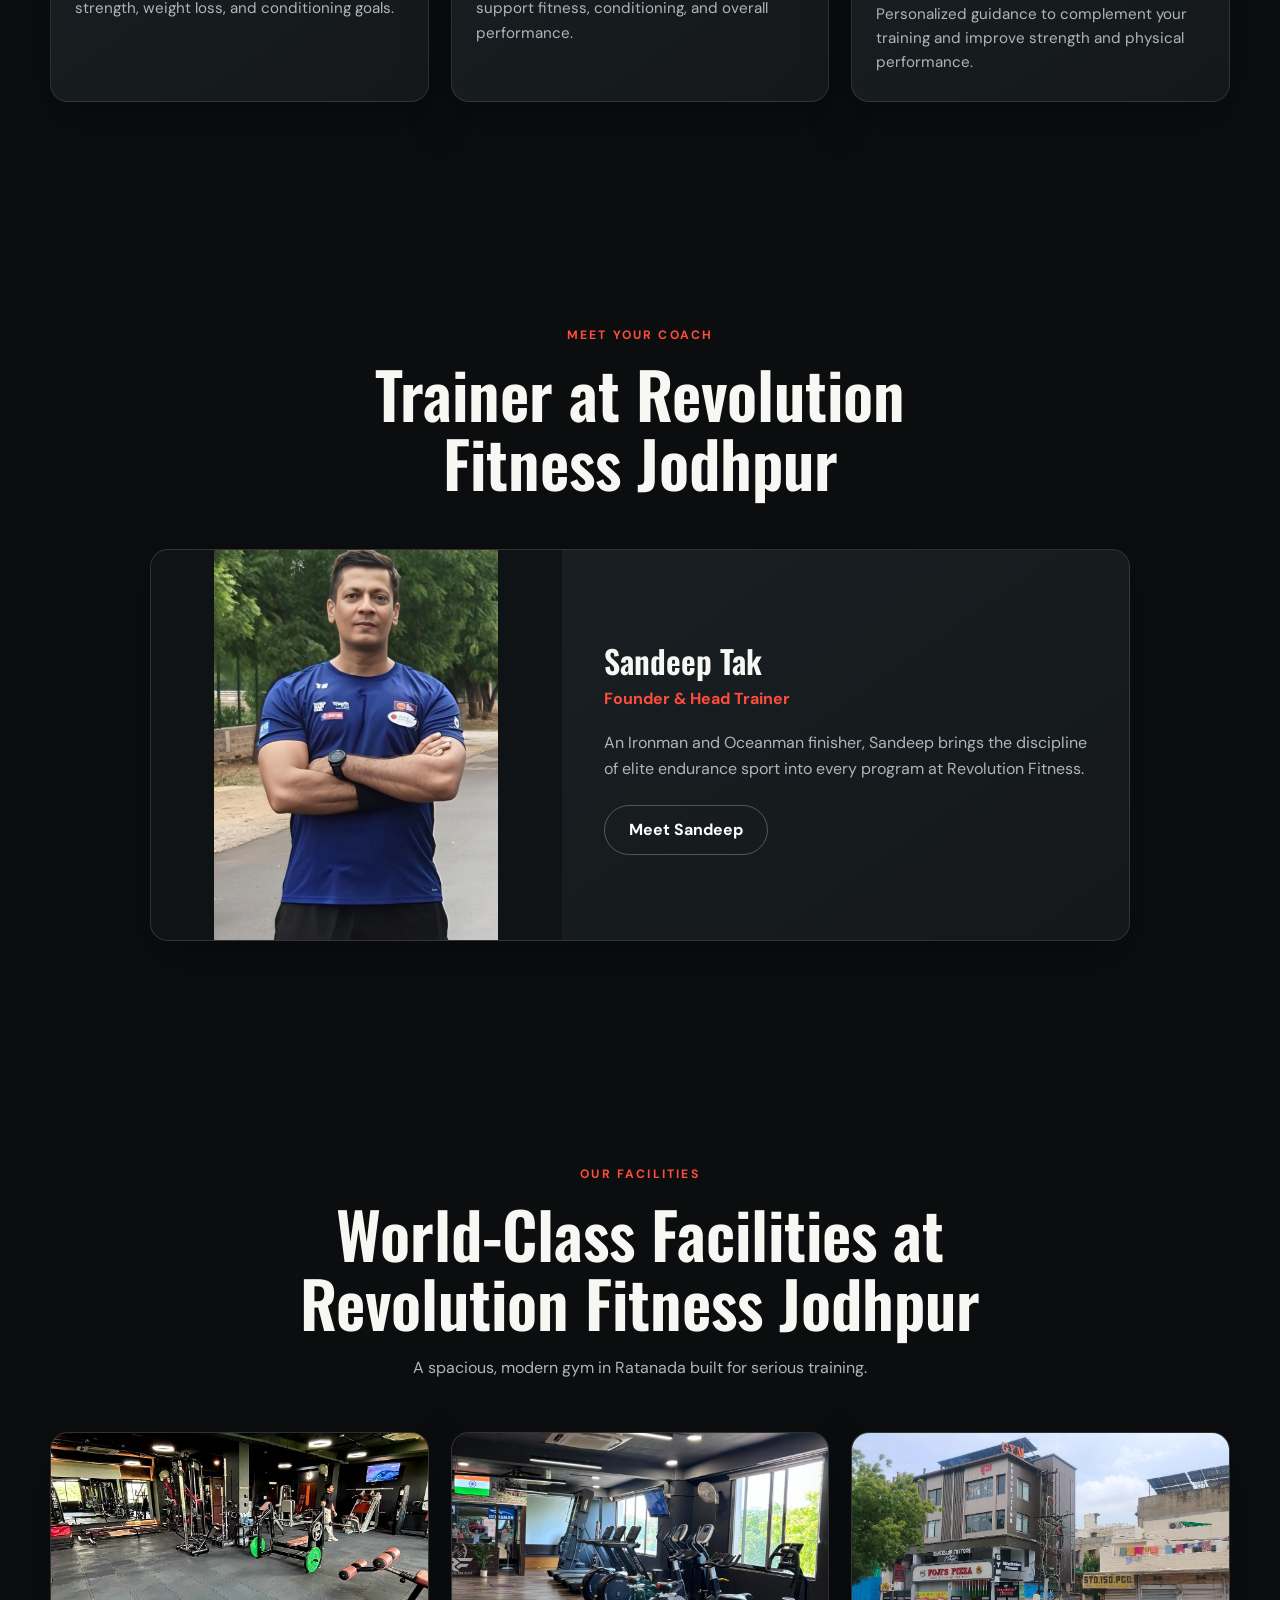
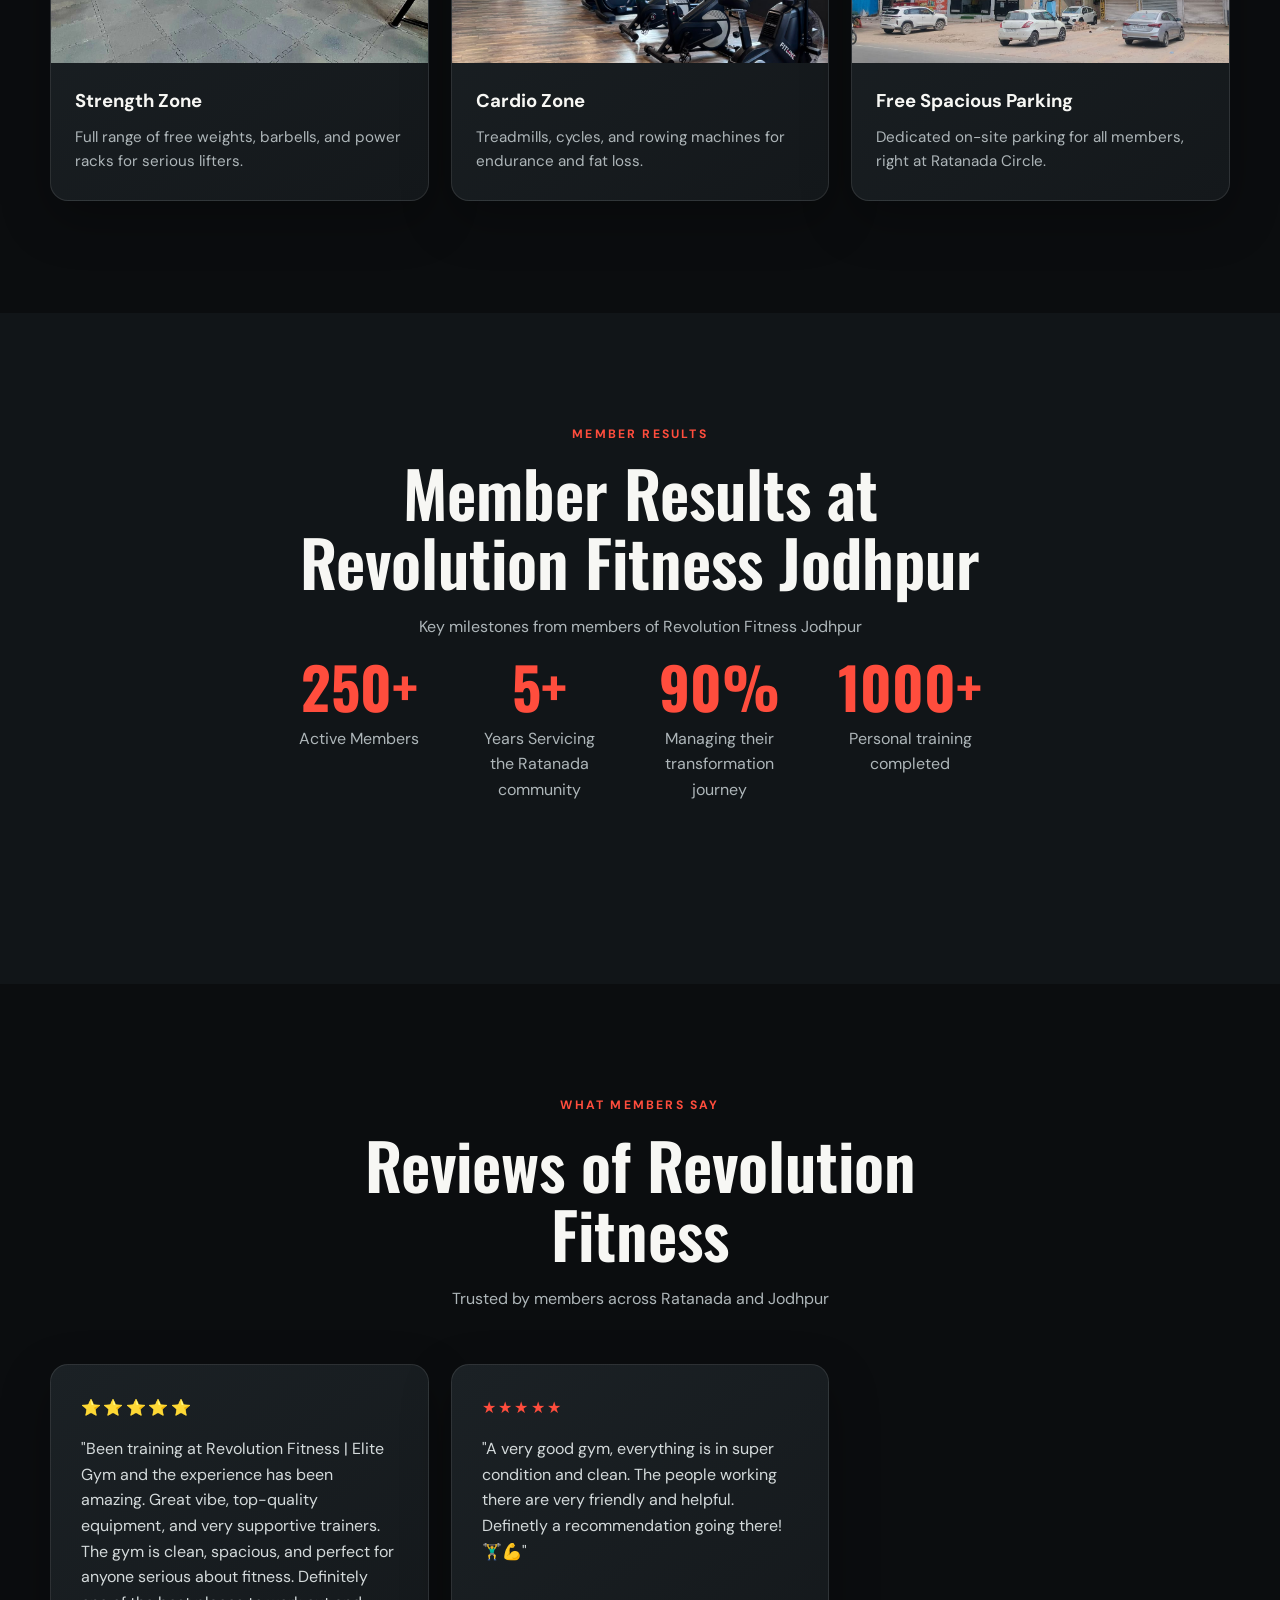
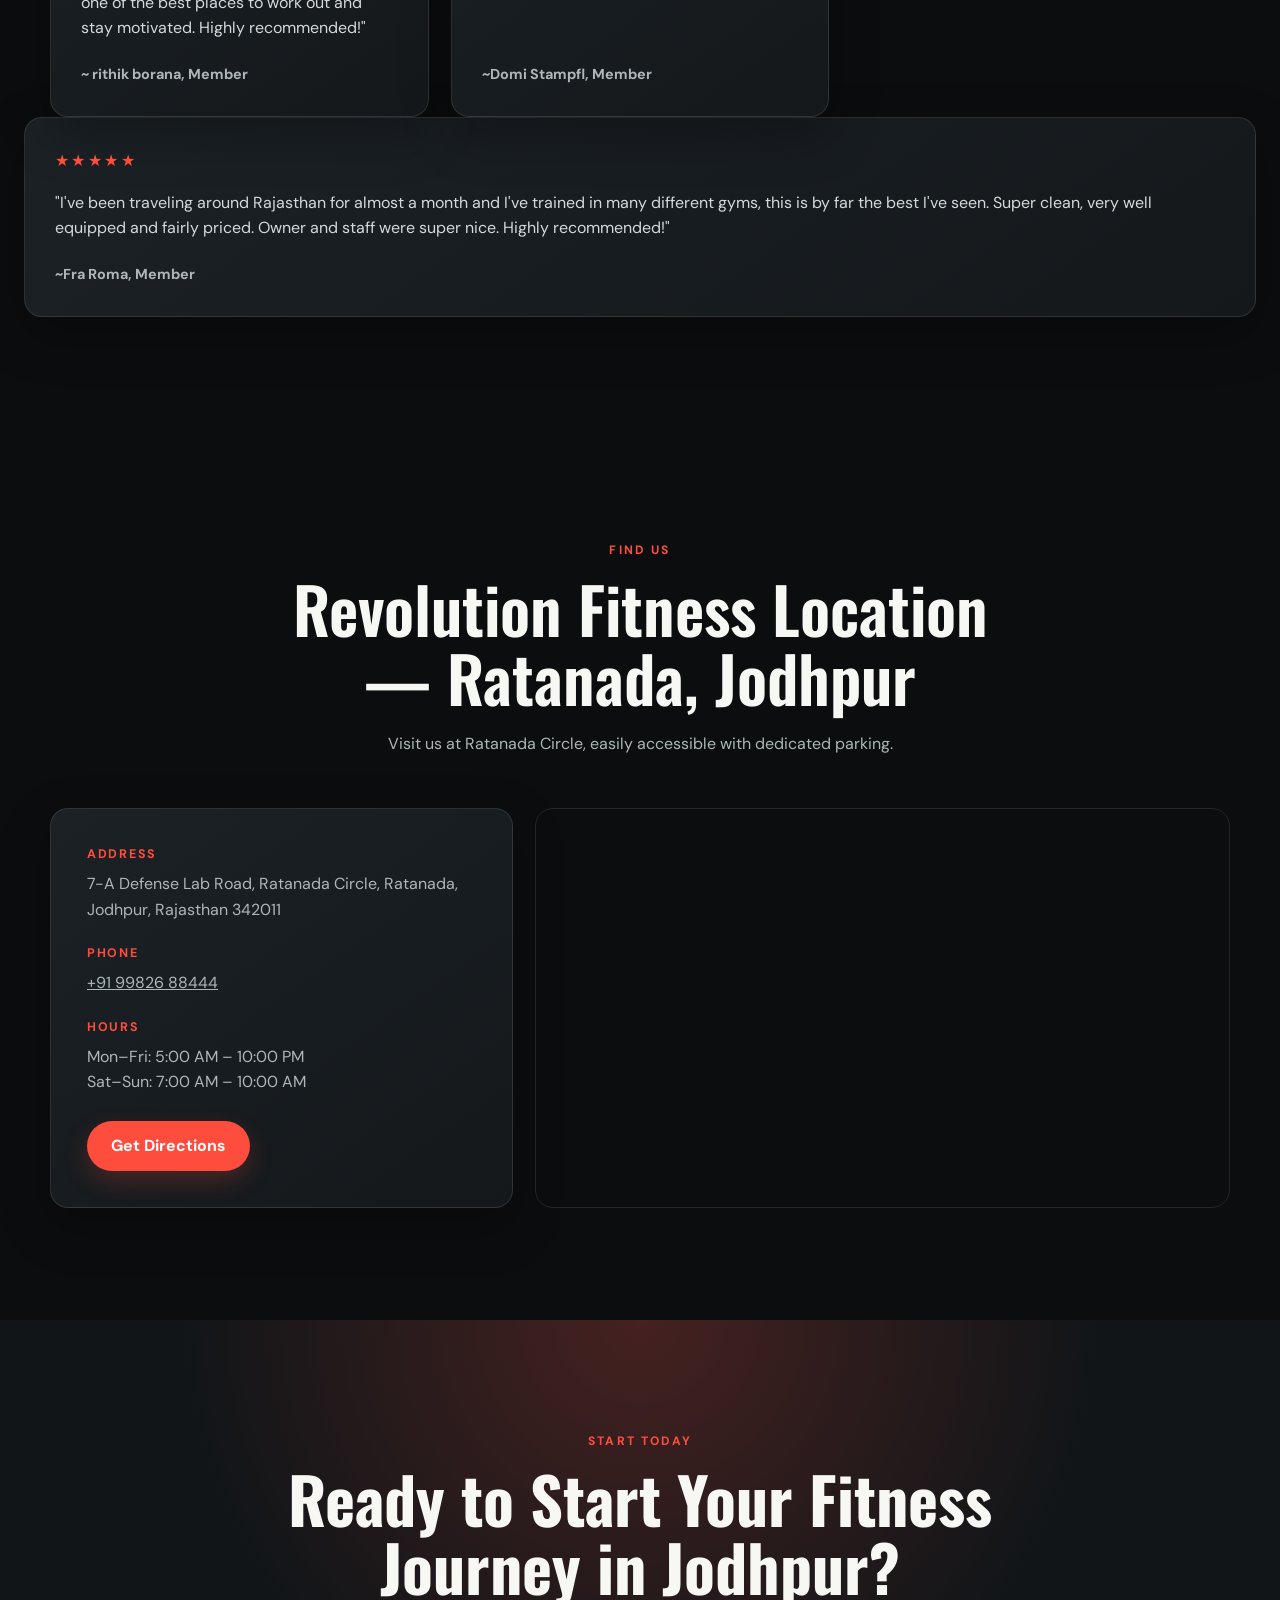
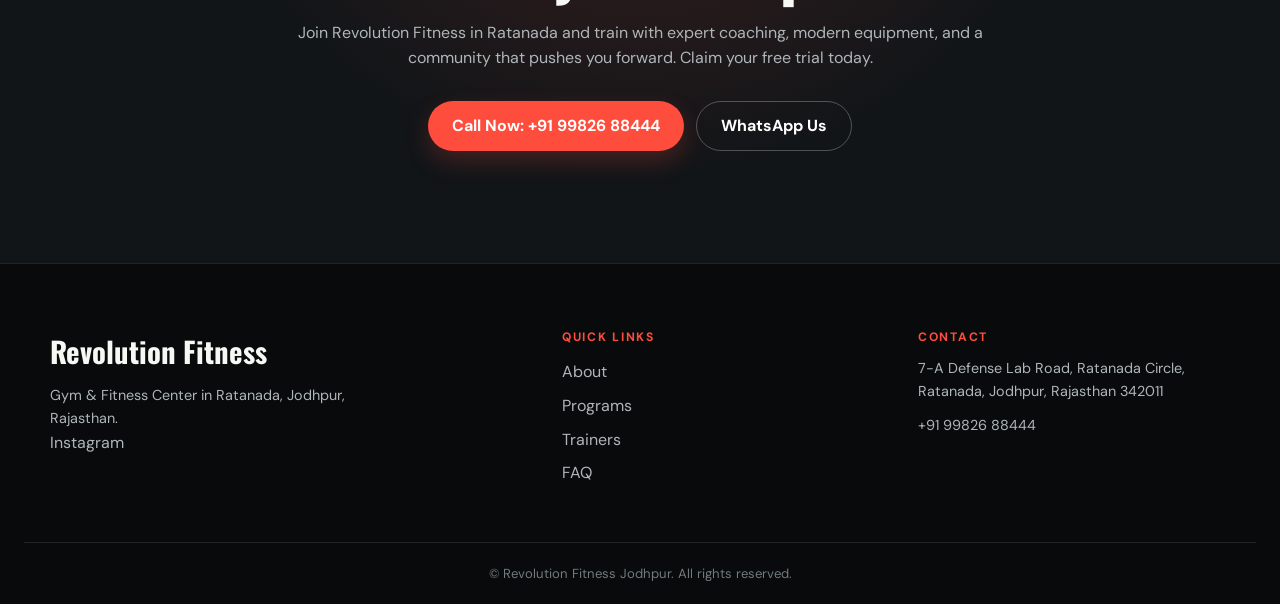
==== commit 727674bc: "Fix formatting in index.html" ====
--- a/index.html
+++ b/index.html
@@ -19,7 +19,7 @@
         rel="stylesheet">
 
     <link rel="stylesheet" href="style.css">
-
+     
     <link rel="canonical" href="https://revolutionfitness.co.in/">
 
     <!-- structured dataJSON-lawda -->
@@ -29,7 +29,7 @@
       "@type": "ExerciseGym",
       "name": "Revolution Fitness",
       "description": "Revolution Fitness is a premium, spacious gym in Jodhpur offering personal training and group classes.",
-      "telephone": "+91-99826-88444"
+      "telephone": "+91-99826-88444",
      "url":"https://www.revolutionfitness.co.in/"
          ,
 
@@ -66,7 +66,6 @@
     "author": {
       "@type": "Person",
       "name": "rithik borana"
-
     },
 "reviewBody":"Been training at Revolution Fitness | Elite Gym and the experience has been amazing. Great vibe, top-quality equipment, and very supportive trainers. The gym is clean, spacious, and perfect for anyone serious about fitness. Definitely one of the best places to work out and stay motivated. Highly recommended!"
   }
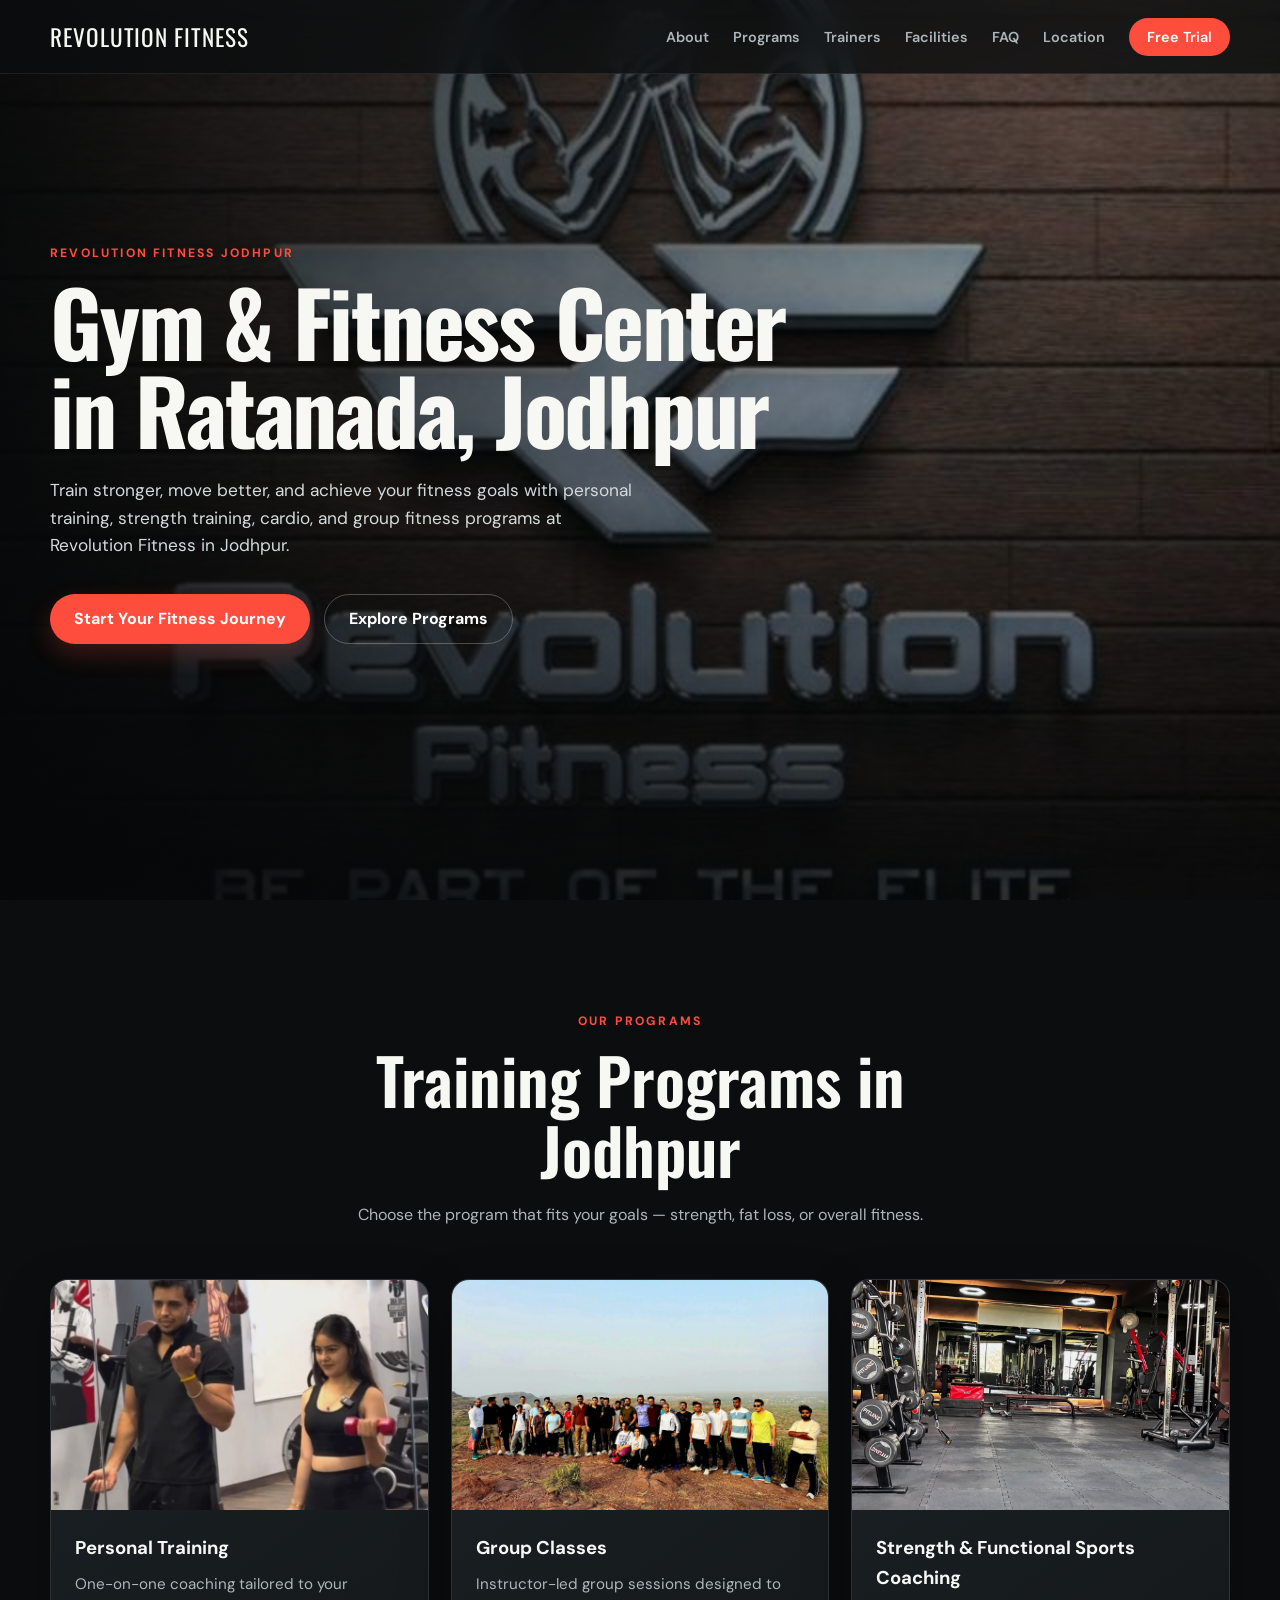
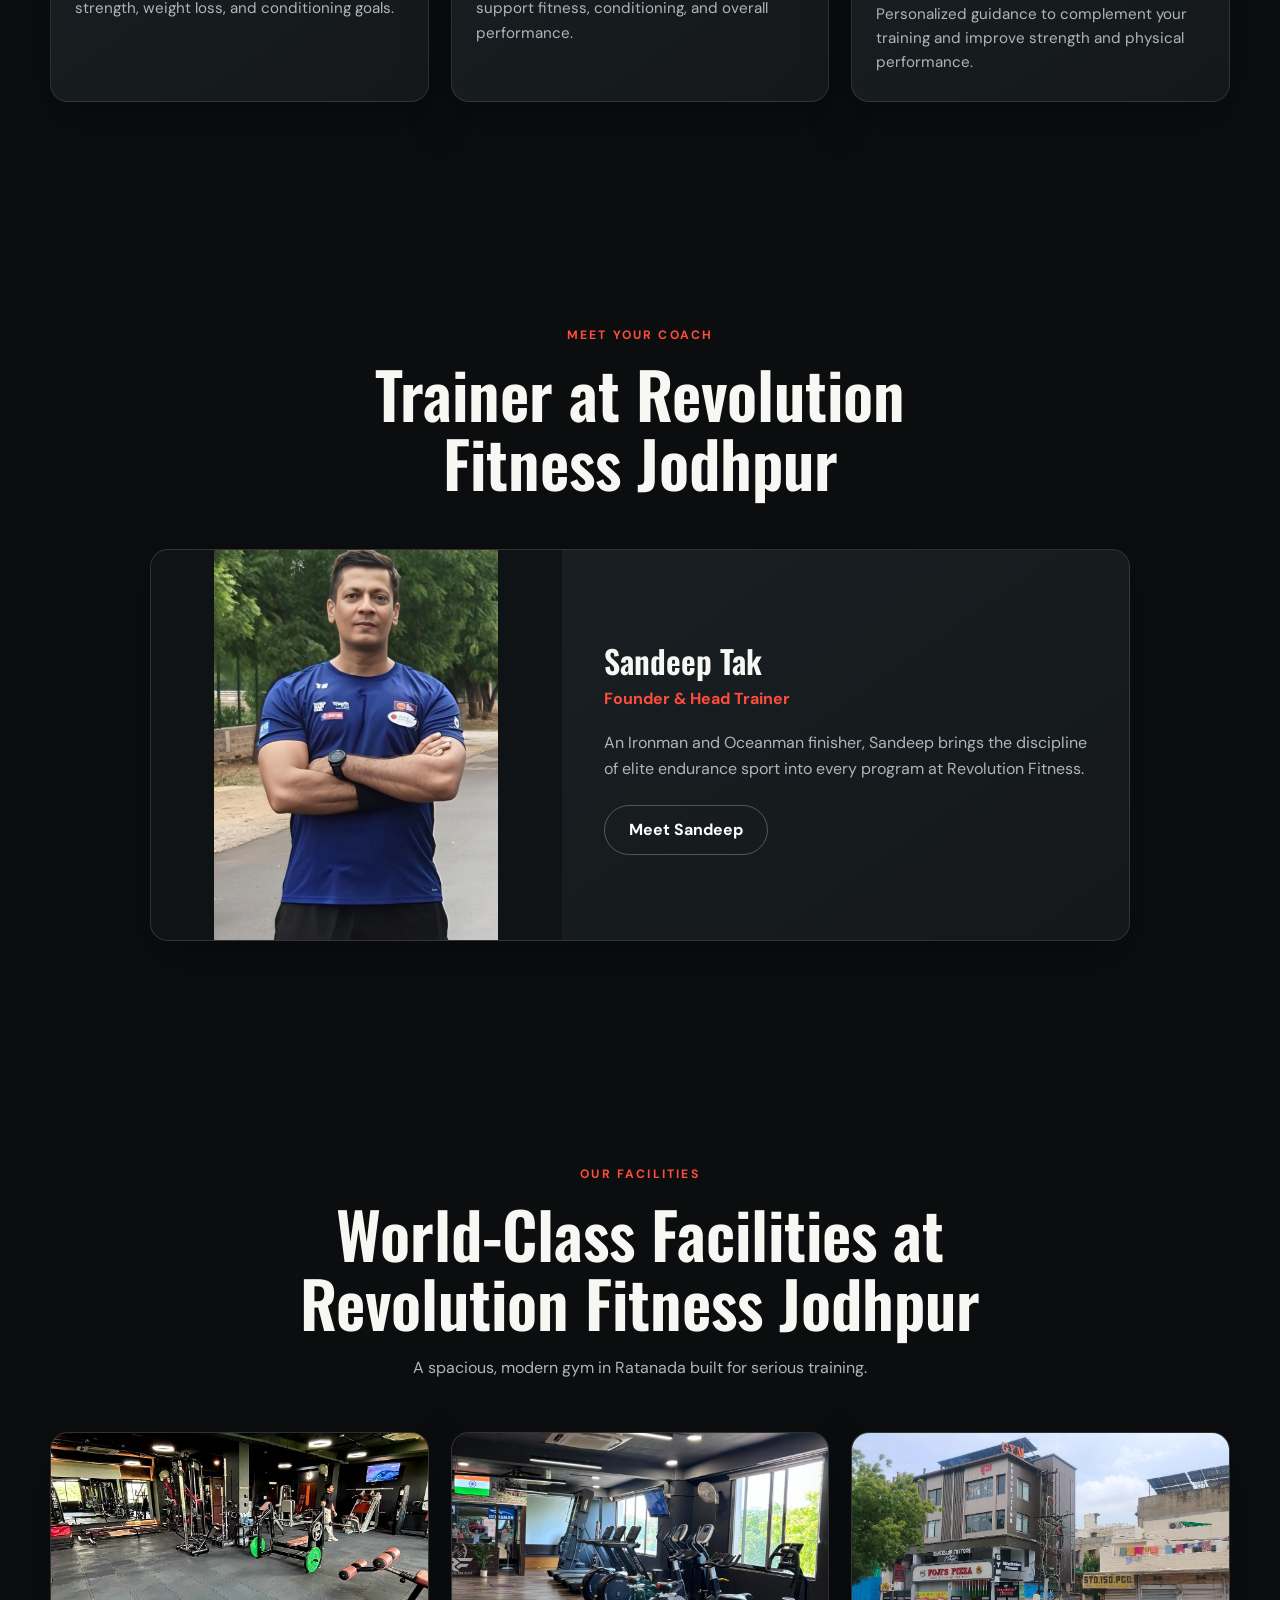
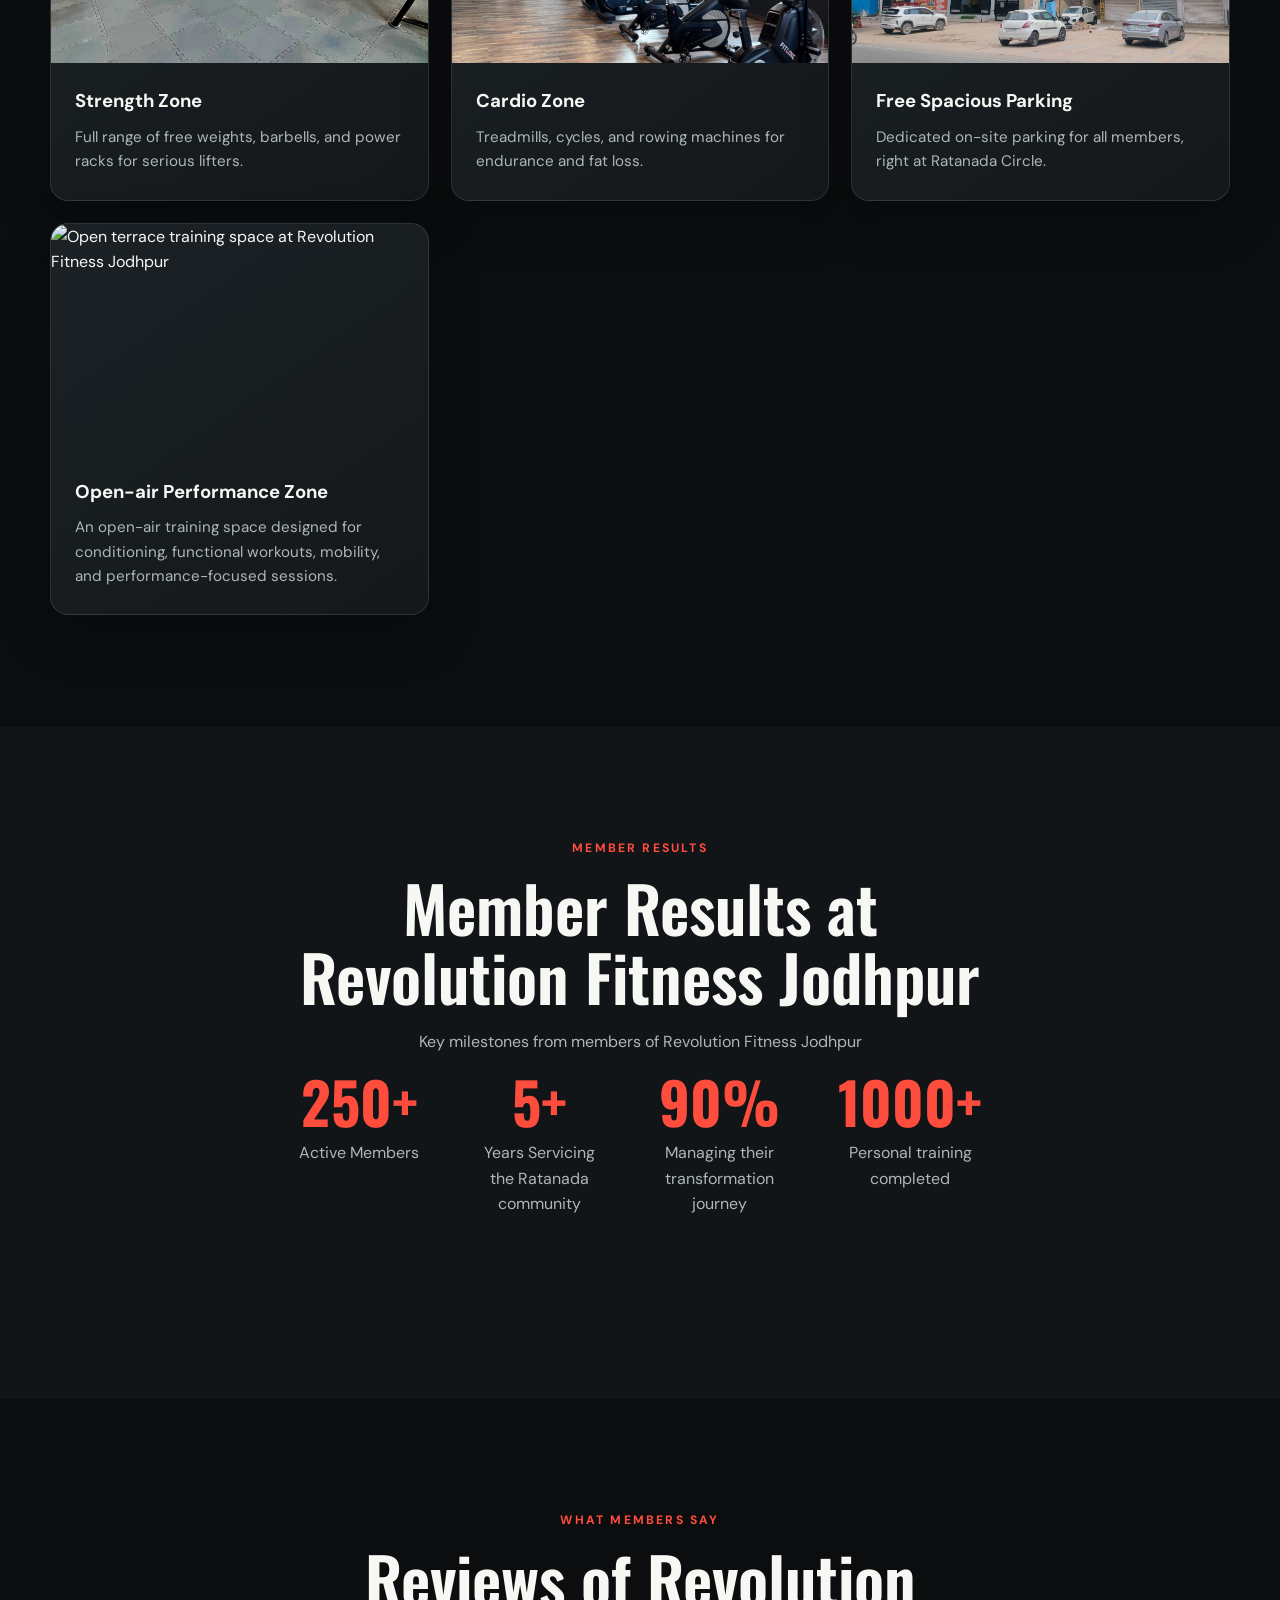
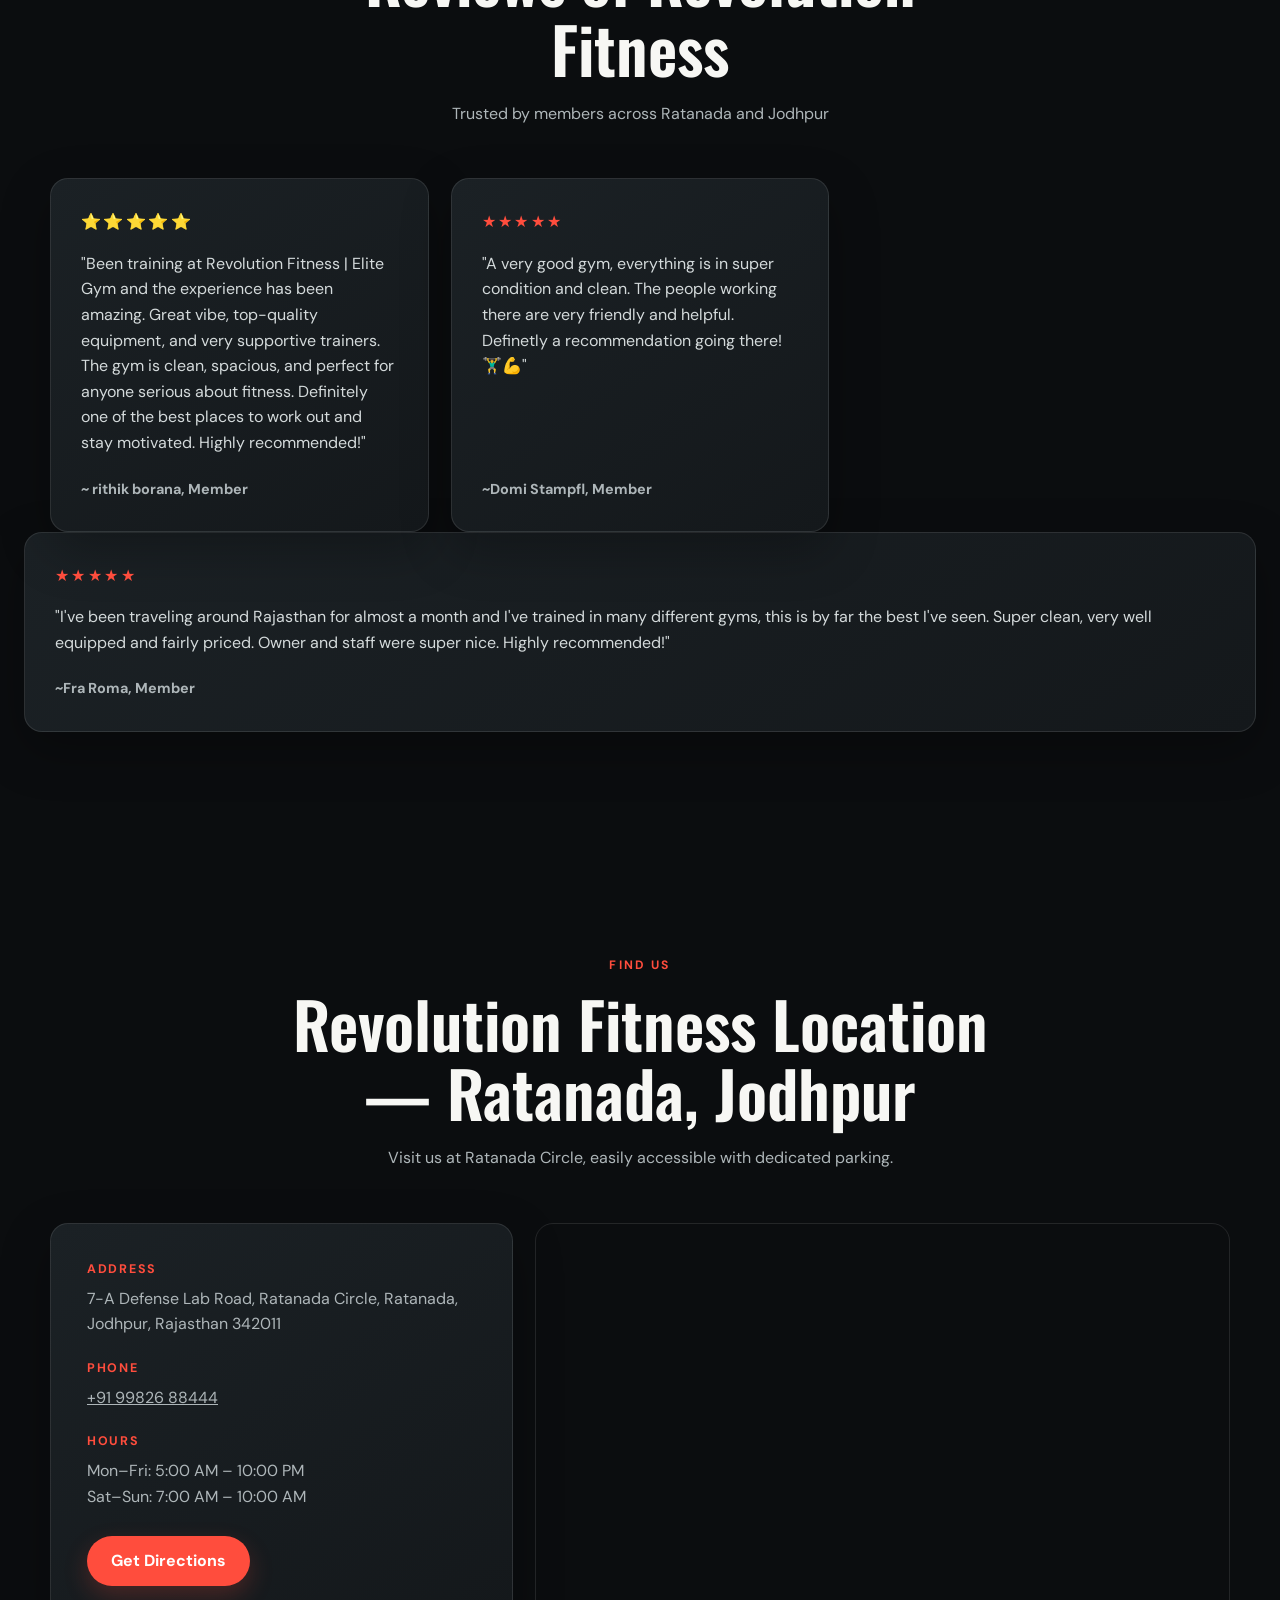
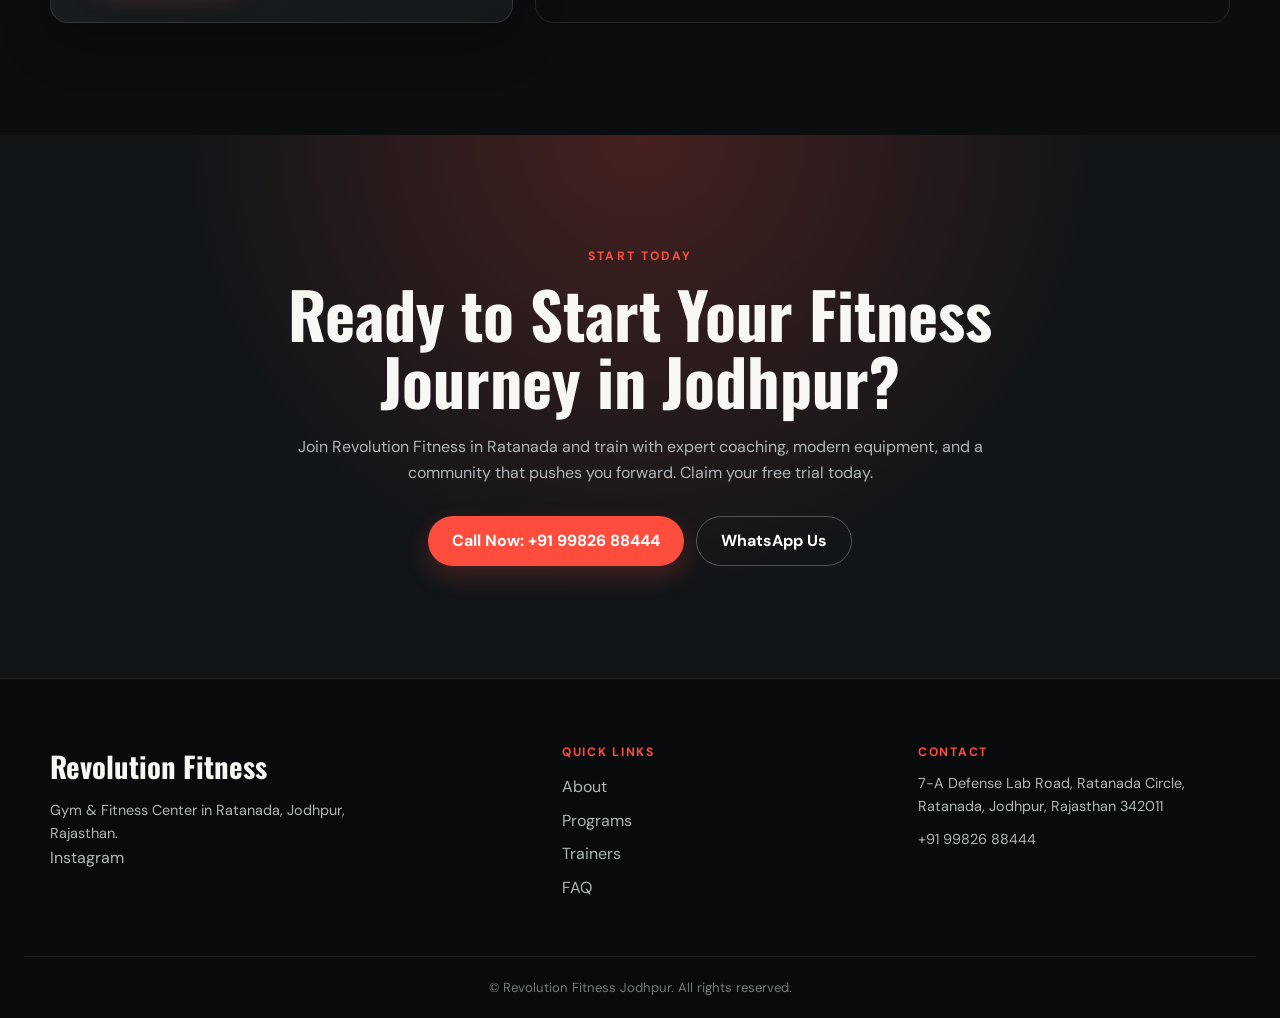
==== commit 7a8b3491: "Update index.html" ====
--- a/index.html
+++ b/index.html
@@ -211,7 +211,7 @@
                     
   <img src="strength-training.jpg"
  alt="Strength and functional sports training at Revolution Fitness Jodhpur">
-
+ 
         <h3>Strength & Functional Sports Coaching</h3>
   <p>
   Personalized guidance to complement your training
@@ -219,7 +219,6 @@
   </p>
 
 </article>
-
  </div>
 
         </section>
@@ -264,6 +263,12 @@
 <img src="parking-zone.jpg" alt="Dedicated Parking space at Revolution Fitness Jodhpur">
 <h3>Free Spacious Parking</h3>
  <p>Dedicated on-site parking for all members, right at Ratanada Circle.</p>
+</article>
+<article class="facilities-card">
+<img src="terrace.jpg" alt=" Open terrace training space at Revolution Fitness Jodhpur">
+<h3> Open-air Performance Zone</h3>
+<p>An open-air training space designed for conditioning, functional workouts, mobility, and performance-focused sessions.
+</p>
 </article>
 </div>
 </section> 
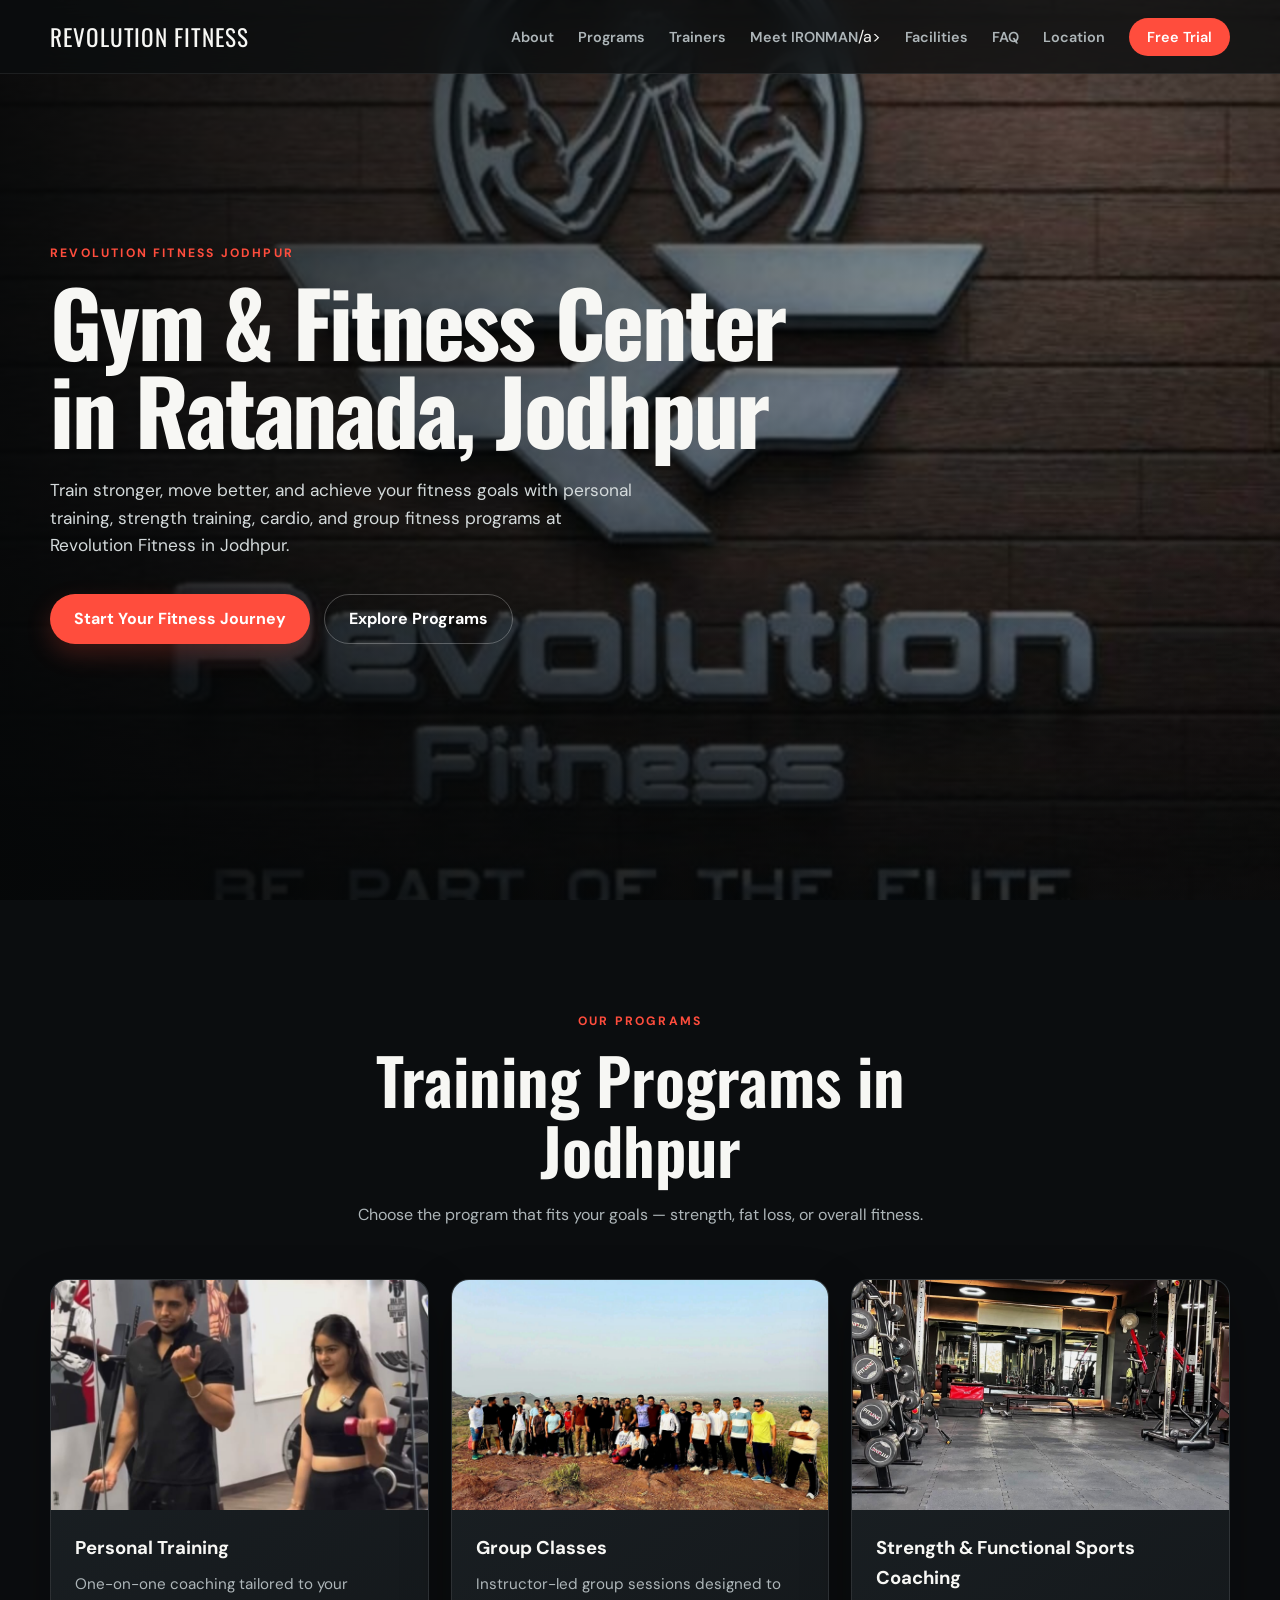
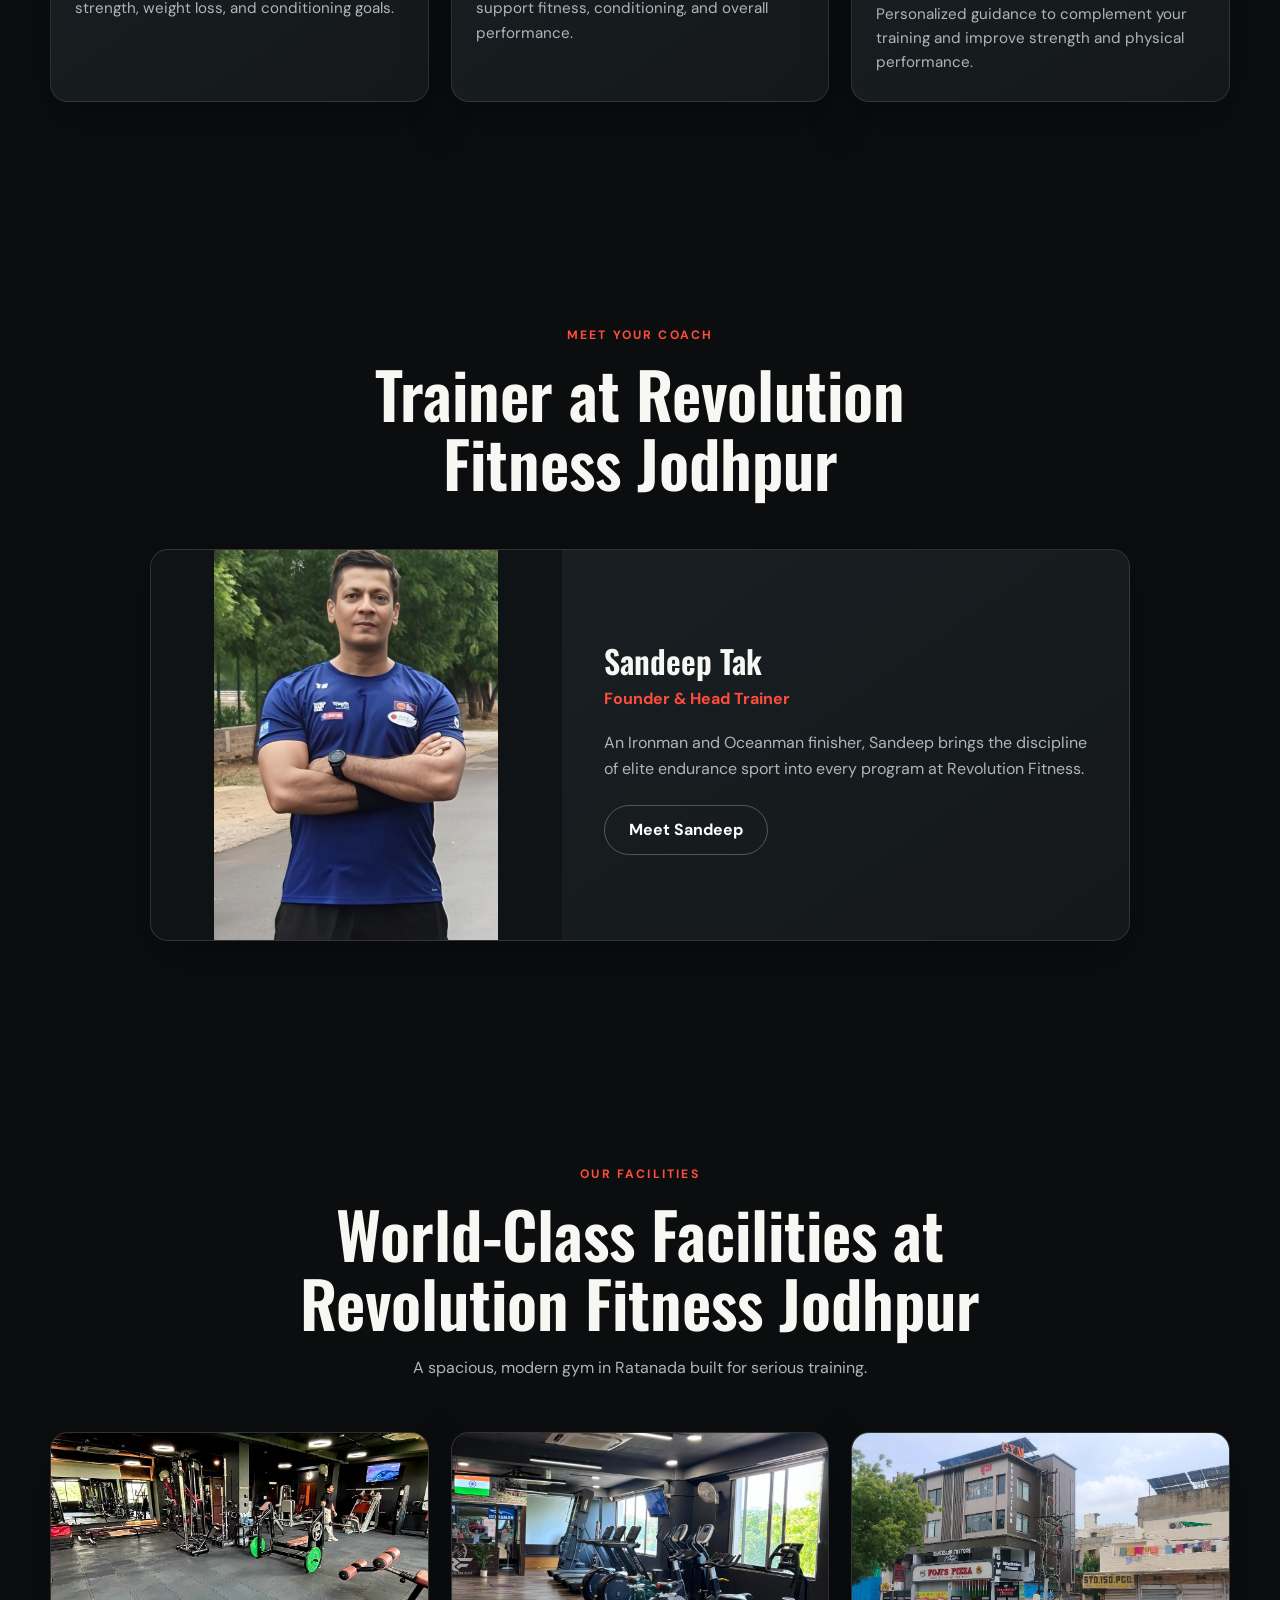
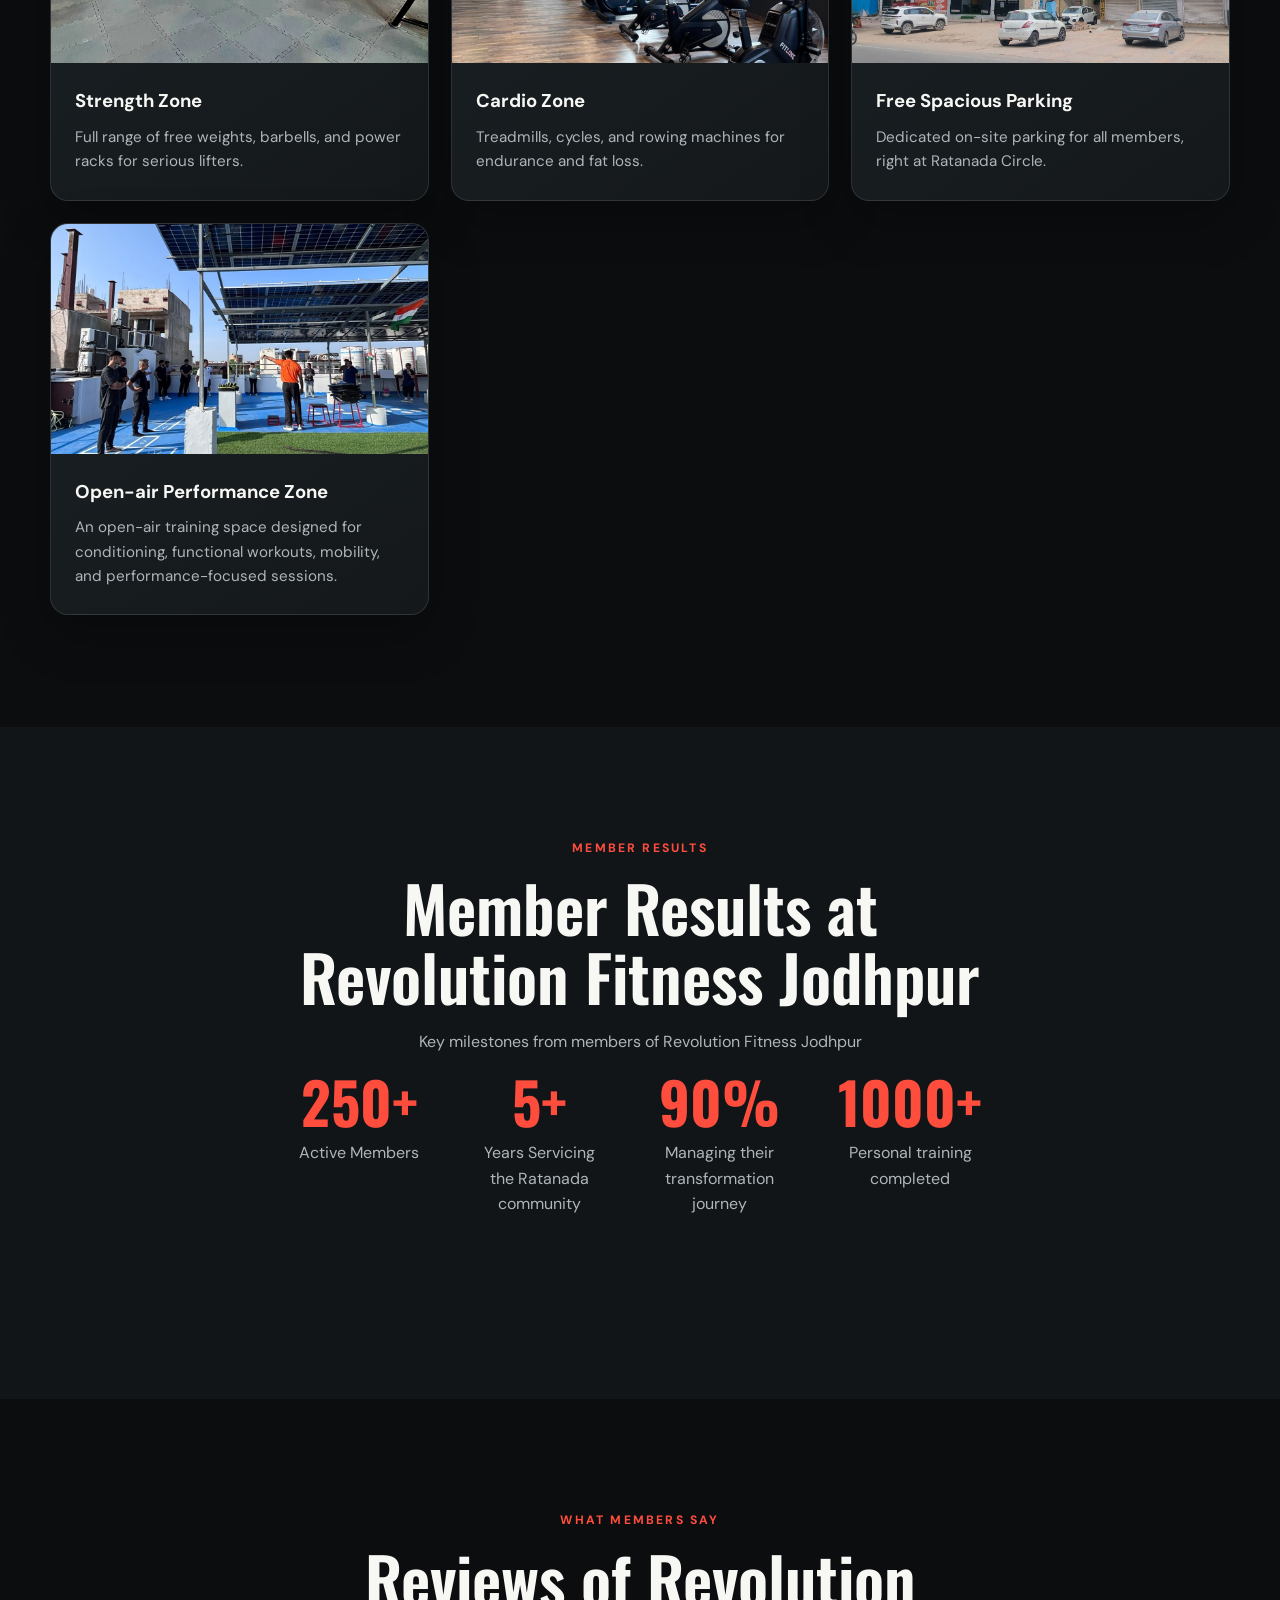
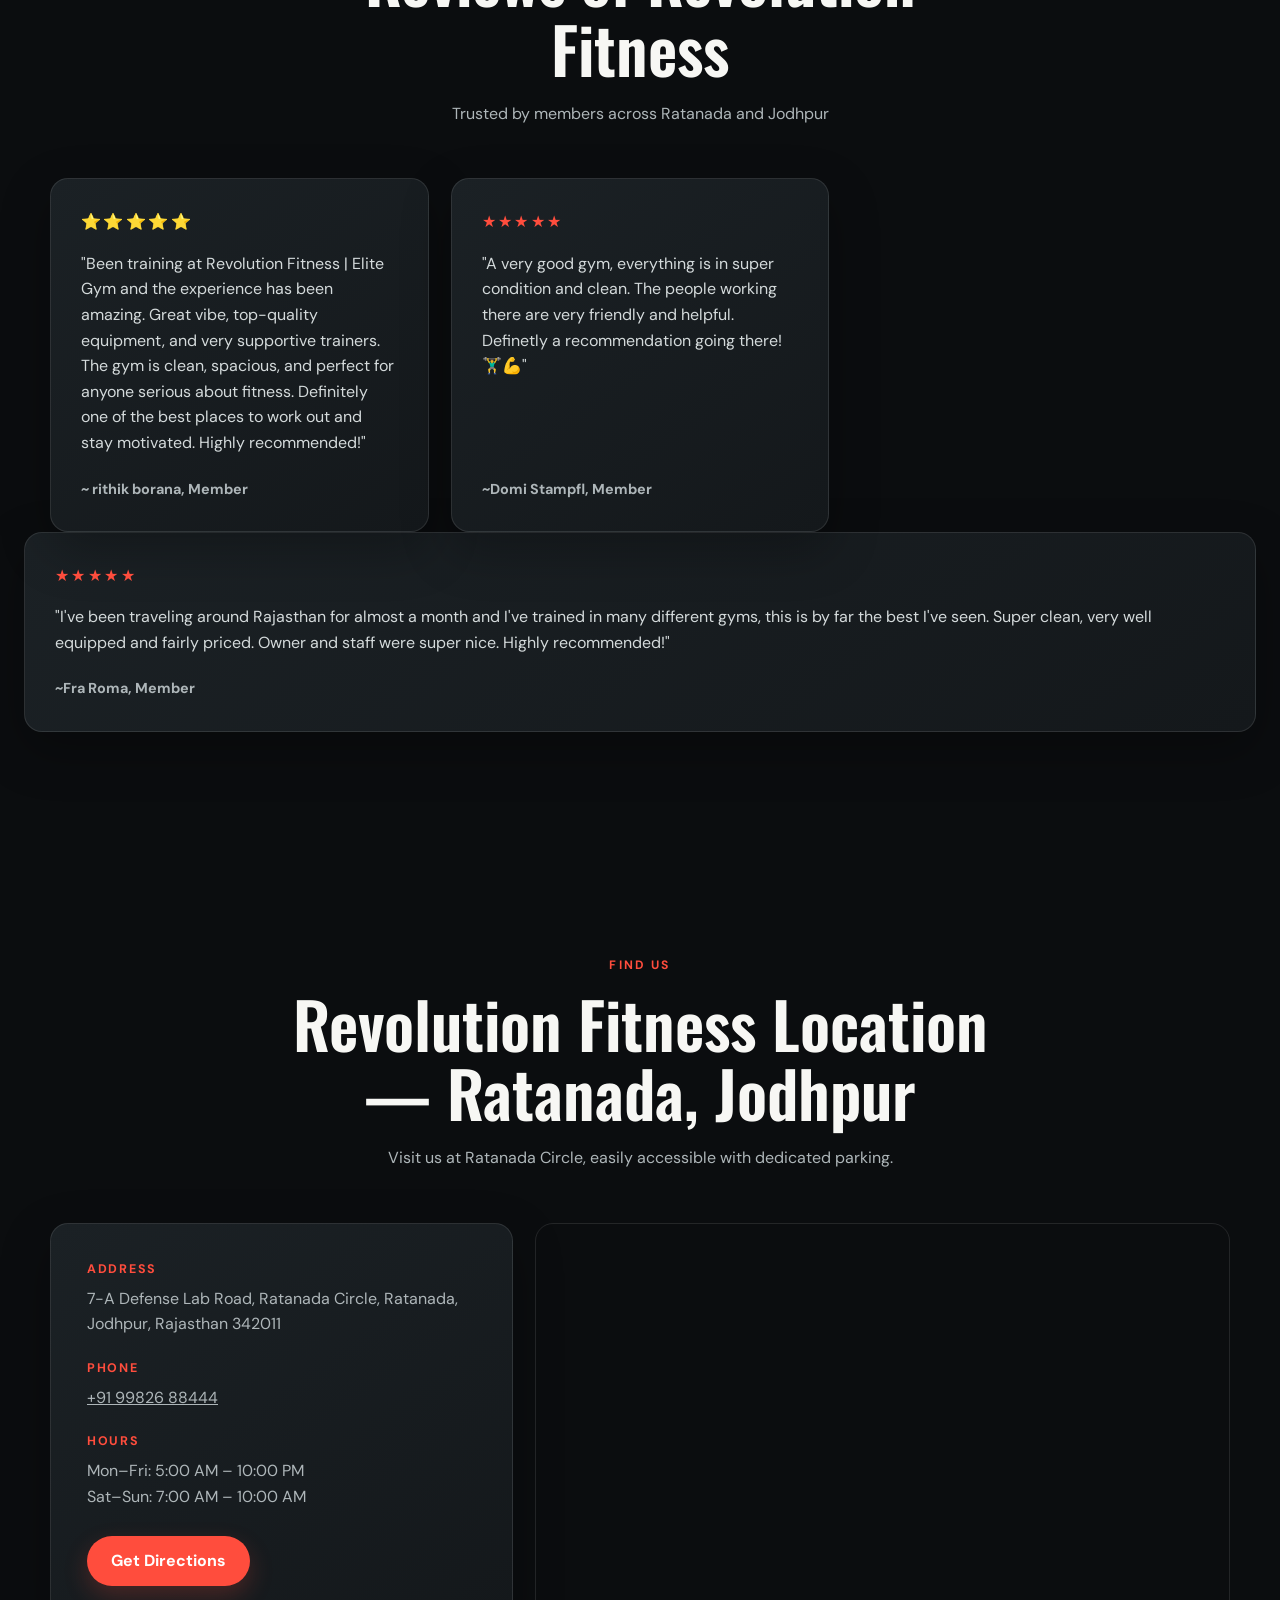
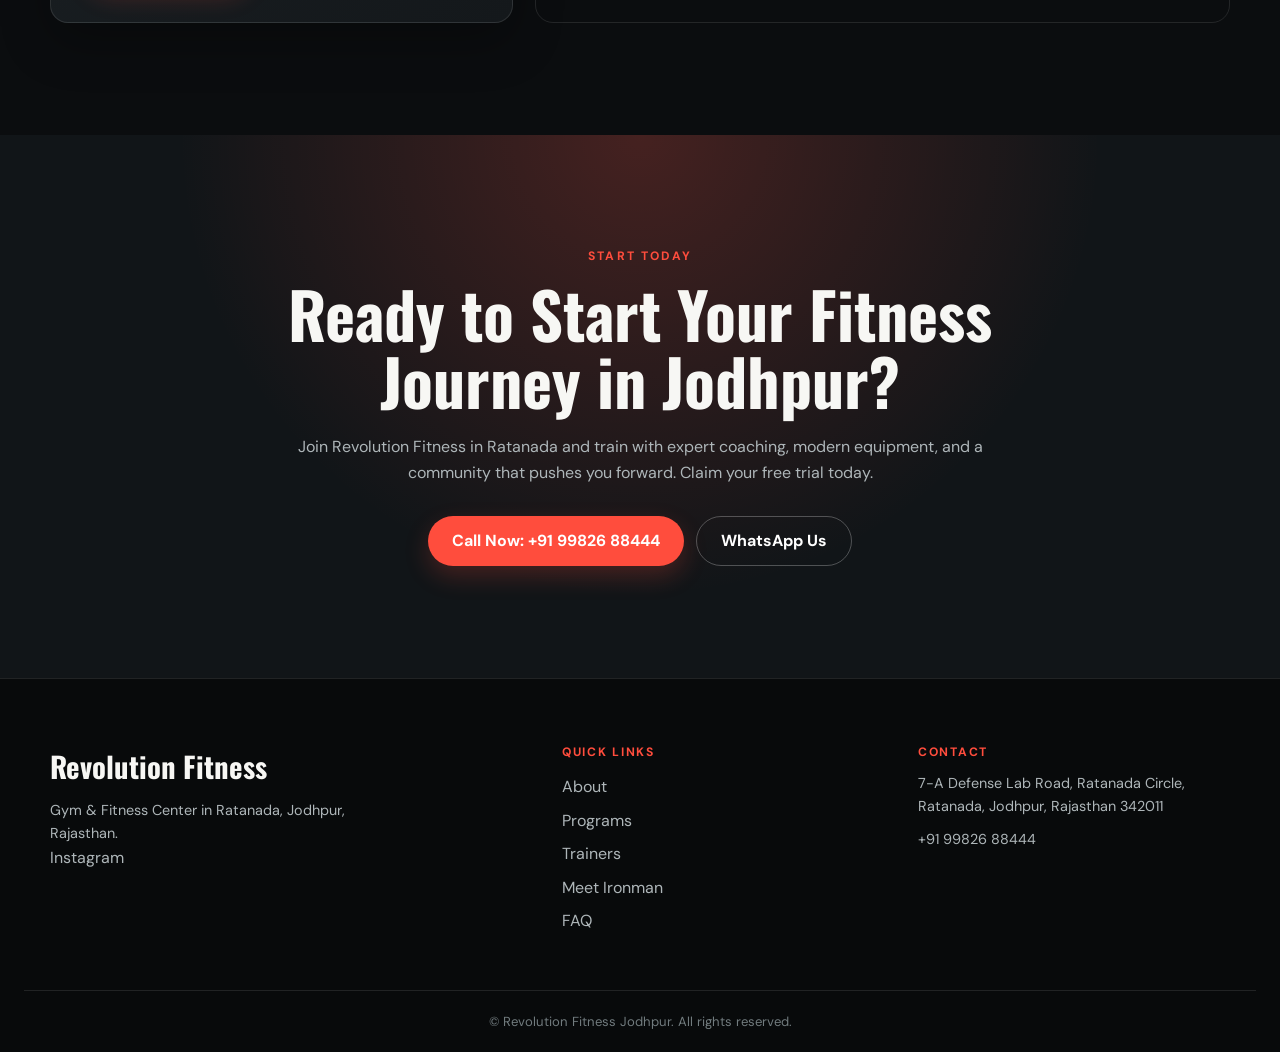
==== commit 7d60e17f: "Update index.html" ====
--- a/index.html
+++ b/index.html
@@ -88,7 +88,8 @@
         <ul class="nav-links">
  <li><a href="/#about">About</a></li>
   <li><a href="/#programs">Programs</a></li>
-  <li><a href="/#trainers">Trainers</a></li>
+  <li><a href="/trainers.html">Trainers</a></li>
+  <li><a href=/sandeep-tak.html">Meet IRONMAN</a>/a></li>           
   <li><a href="/#facilities">Facilities</a></li>
   <li><a href="faq.html">FAQ</a></li>
   <li><a href="/#location">Location</a></li>
@@ -405,7 +406,8 @@
 <ul>
  <li><a href="/index.html#about">About</a></li>
  <li><a href="/index.html#programs">Programs</a></li>
- <li><a href="/index.html#trainers">Trainers</a></li>
+<li><a href="/trainers.html">Trainers</a></li>
+<li><a href="/sandeep-tak.html">Meet Ironman</a></li>
  <li><a href="/faq.html">FAQ</a></li>
  </ul>
   </nav>
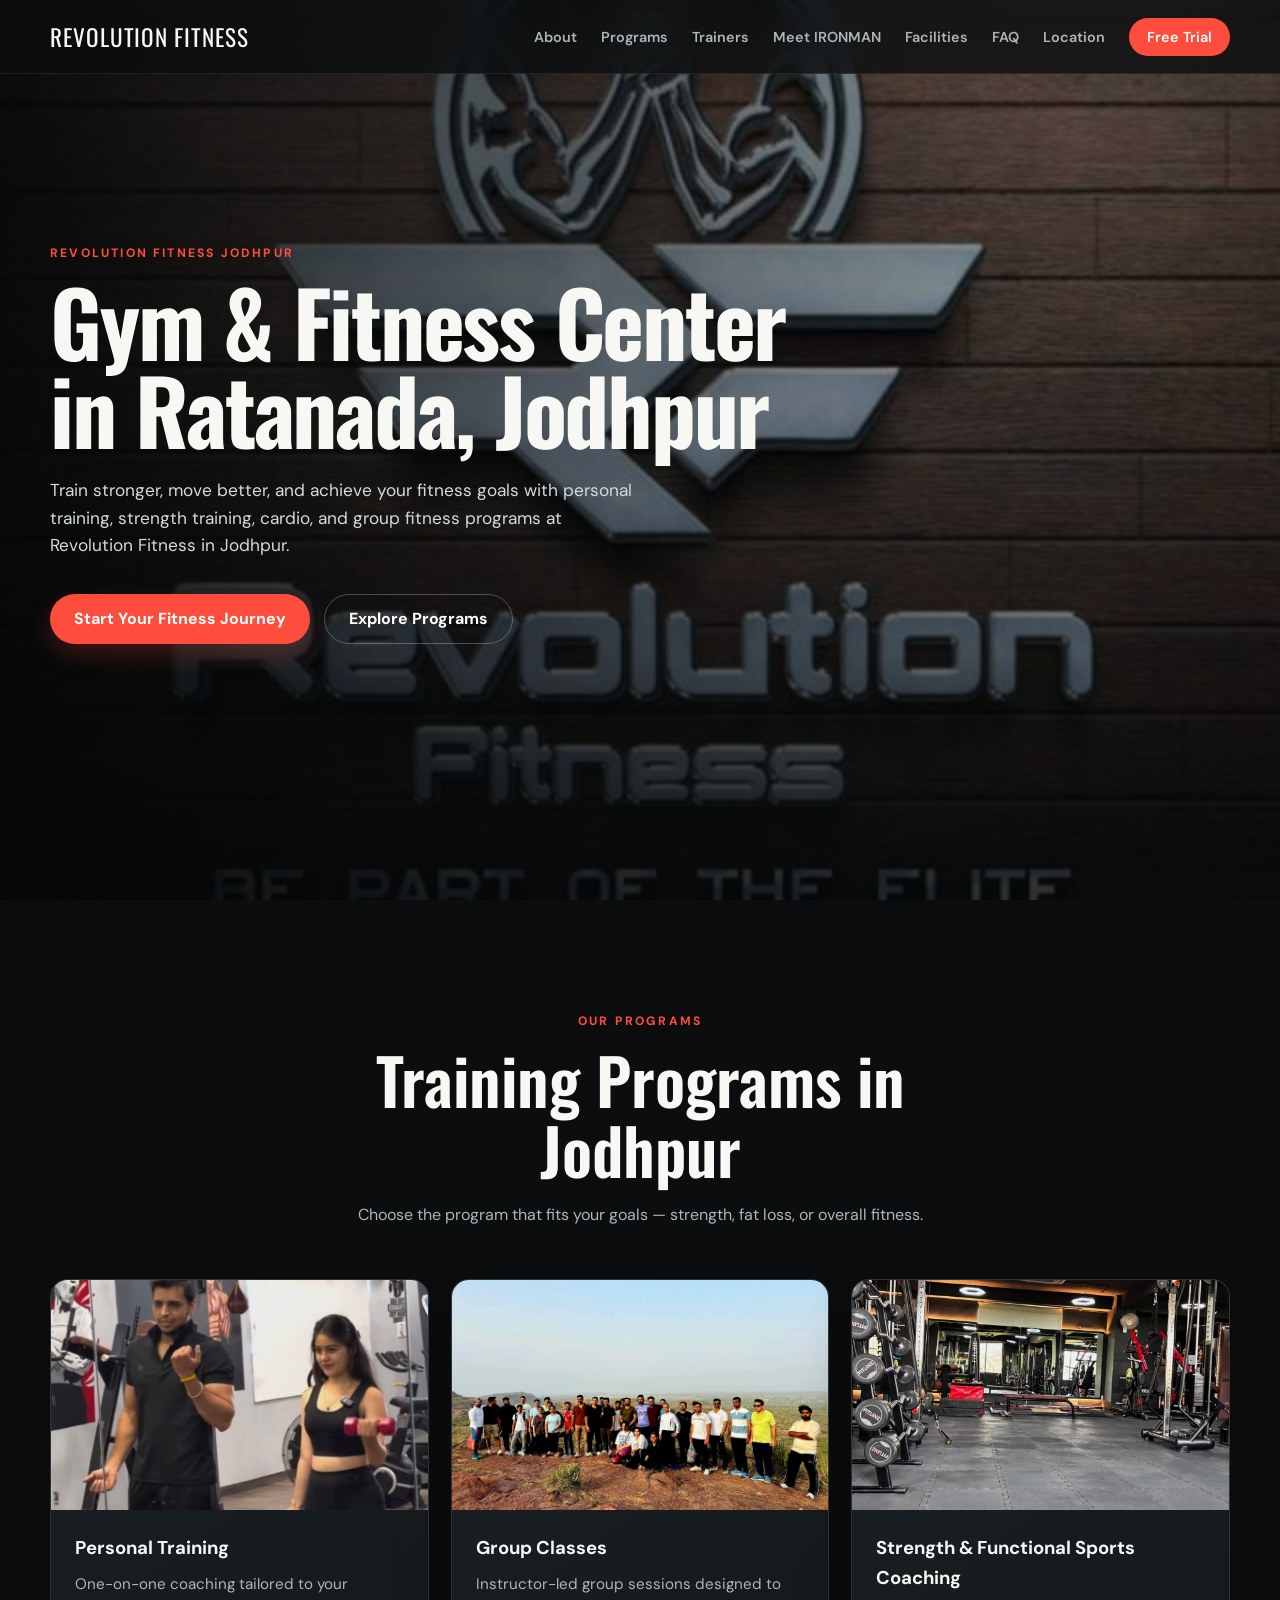
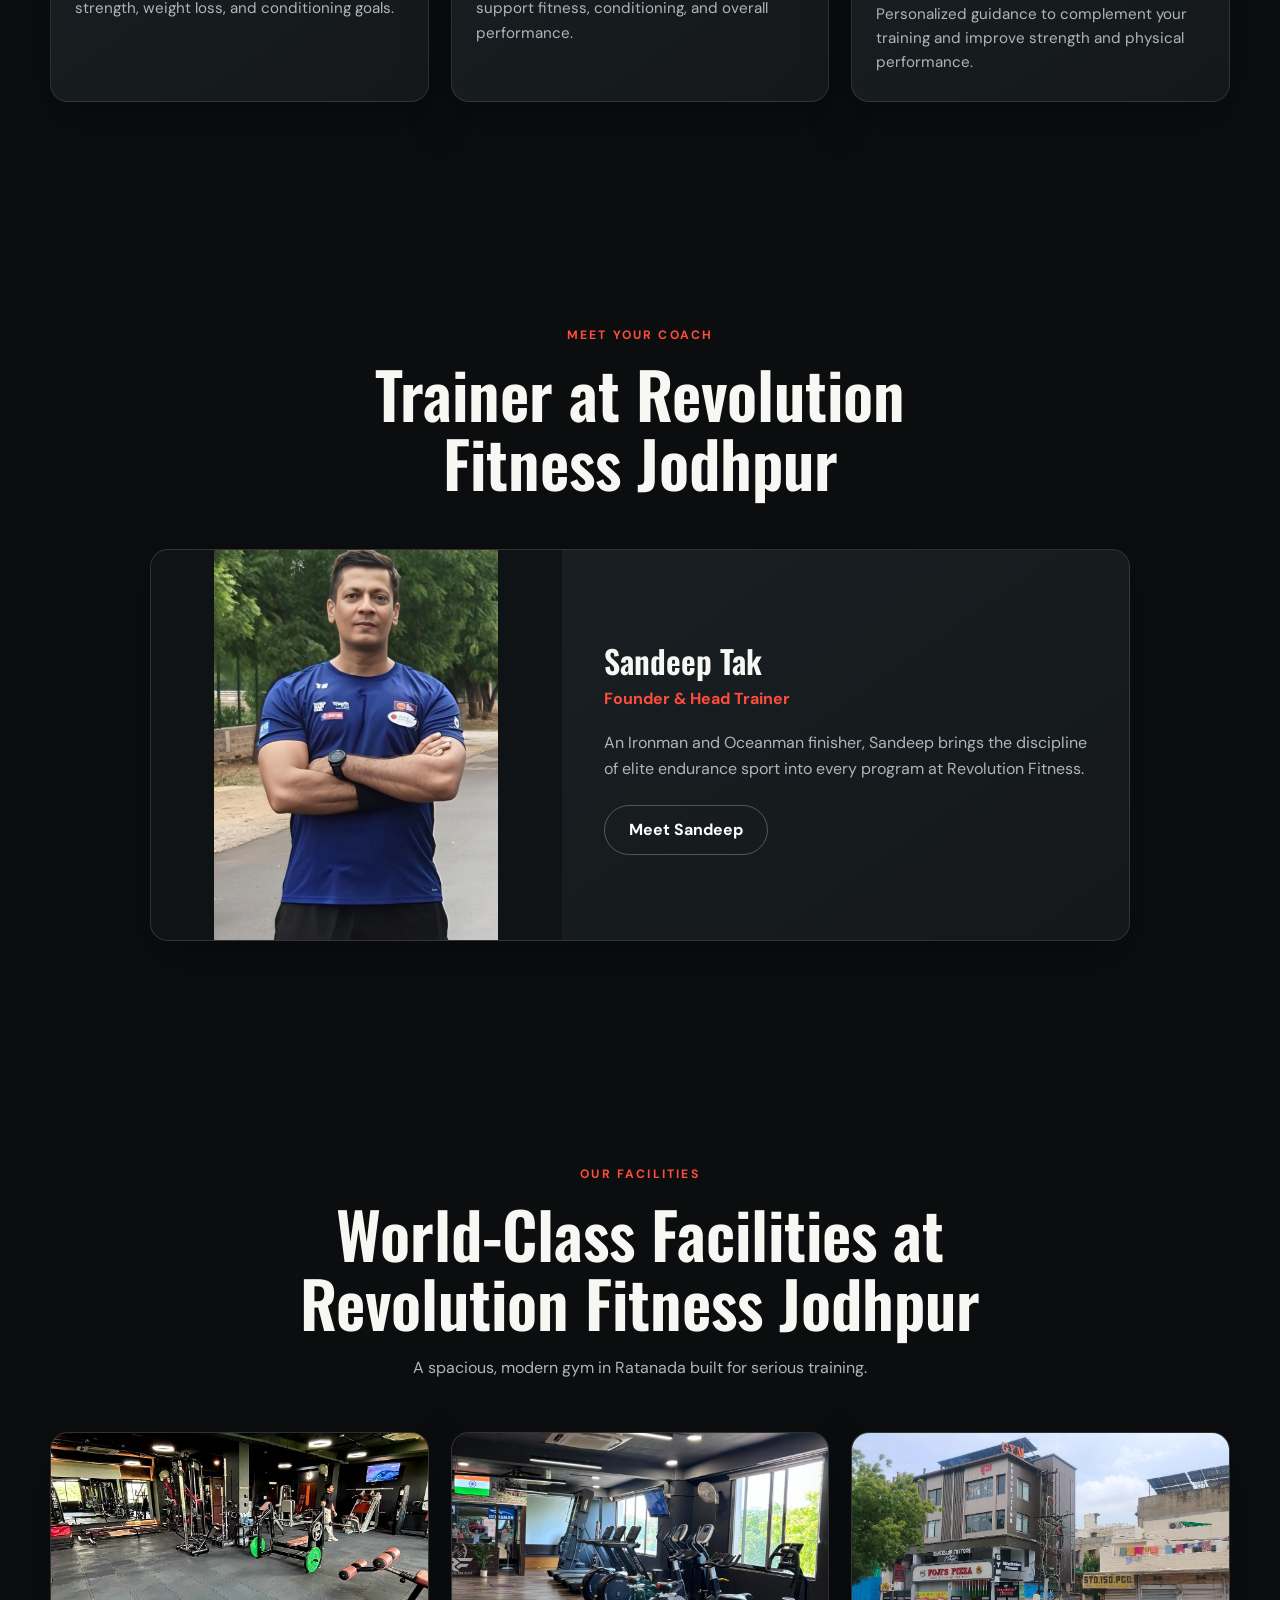
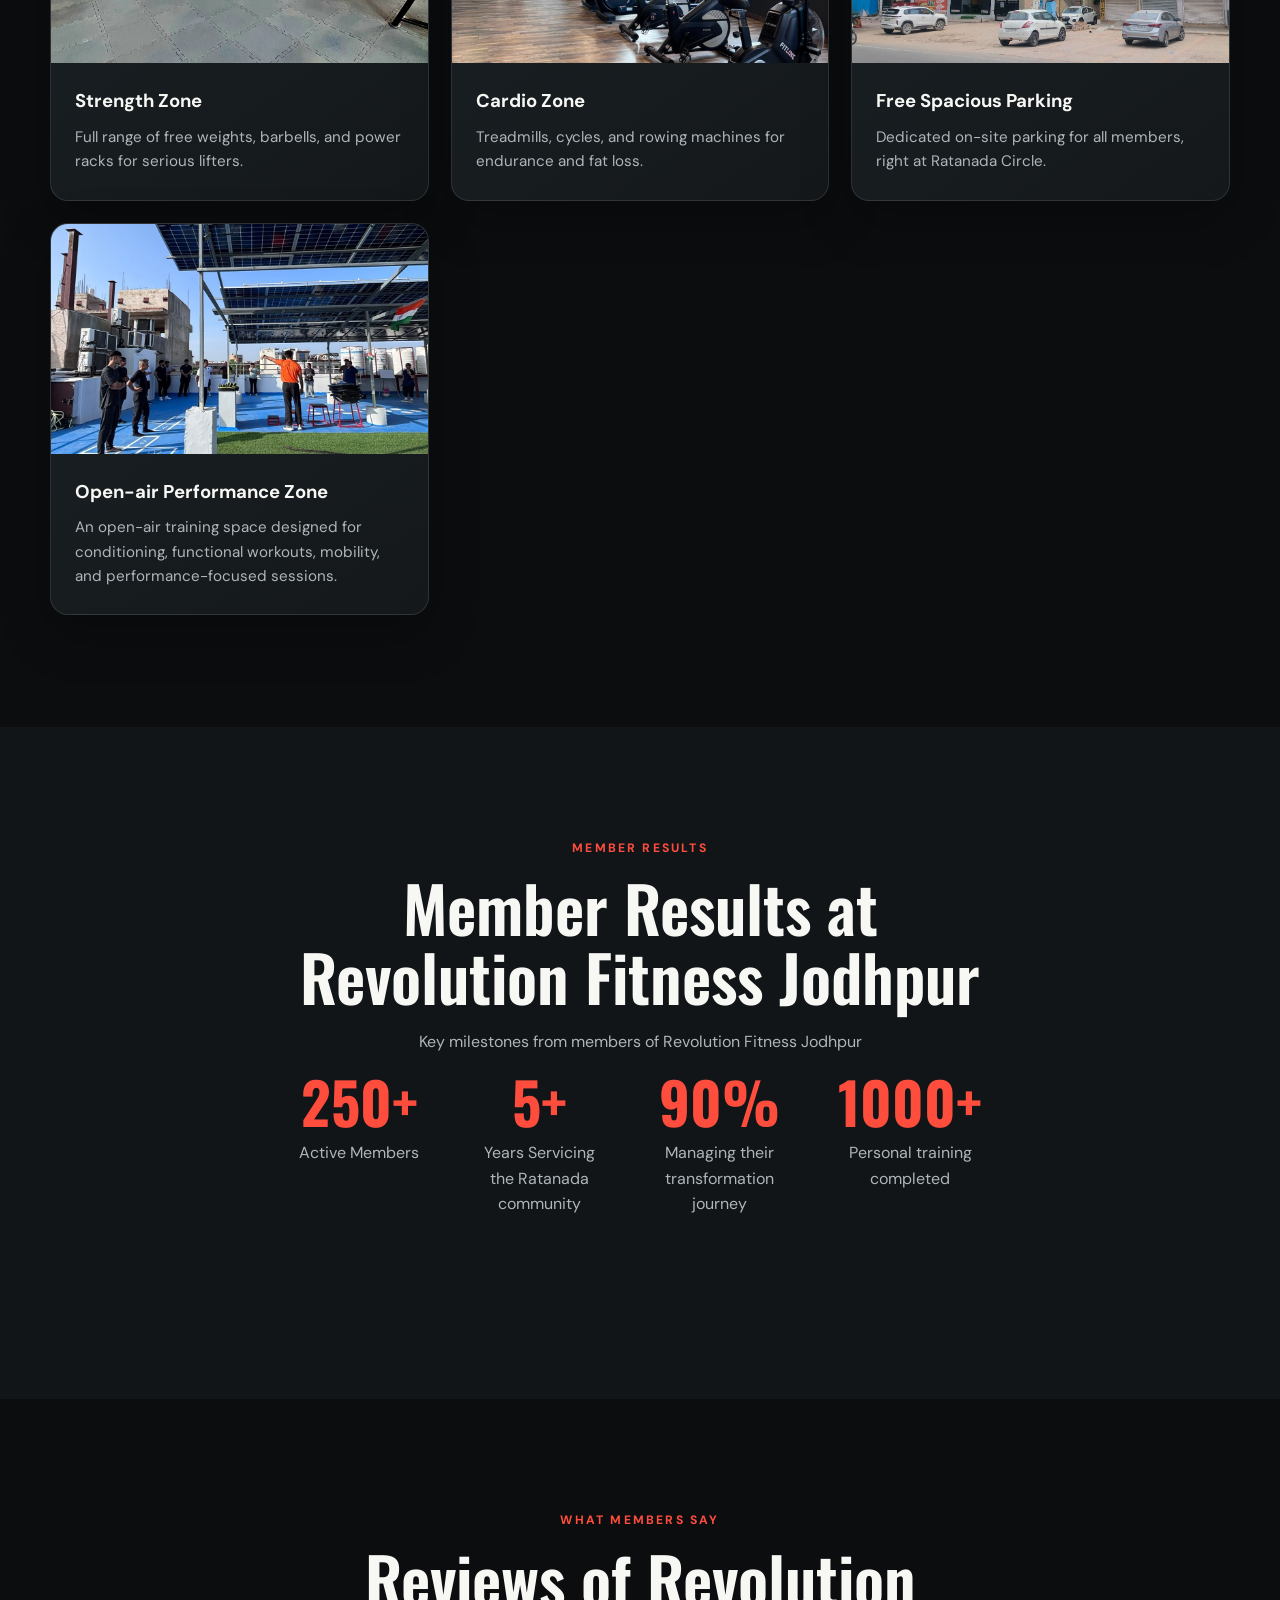
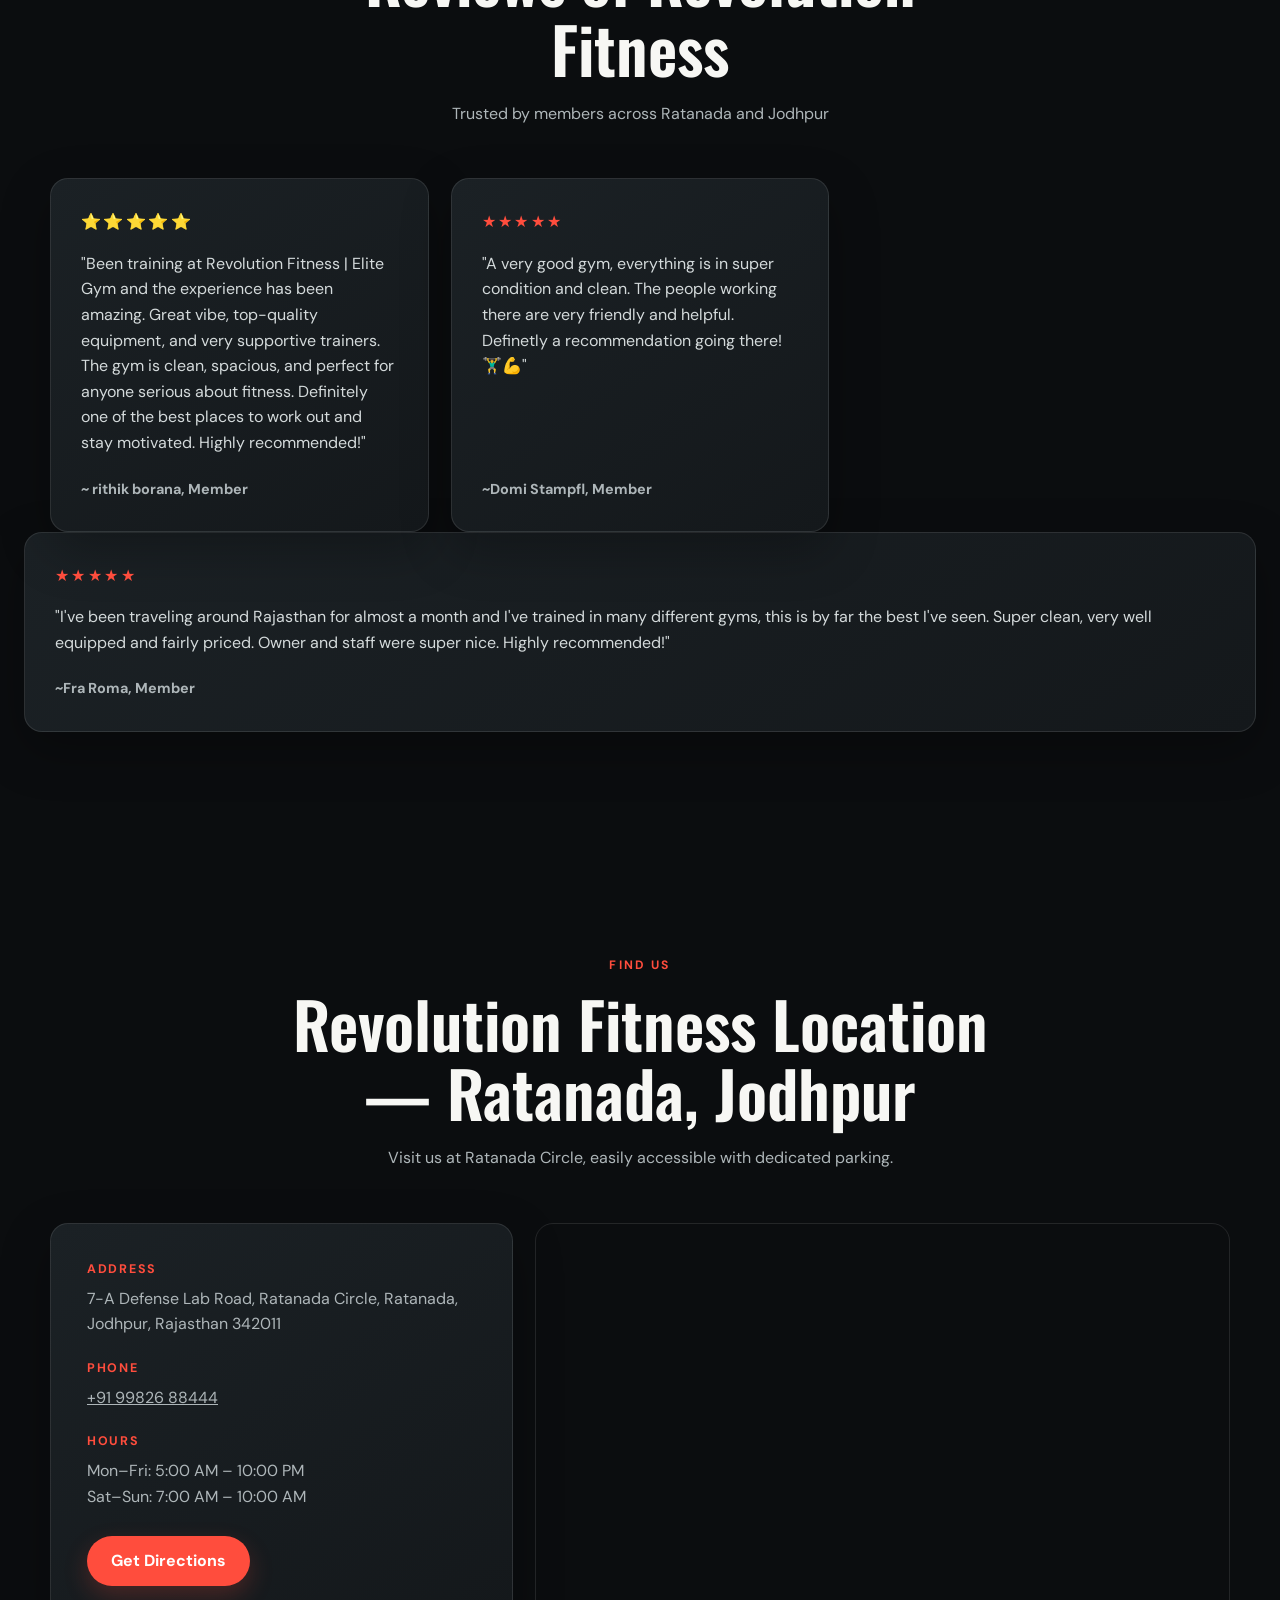
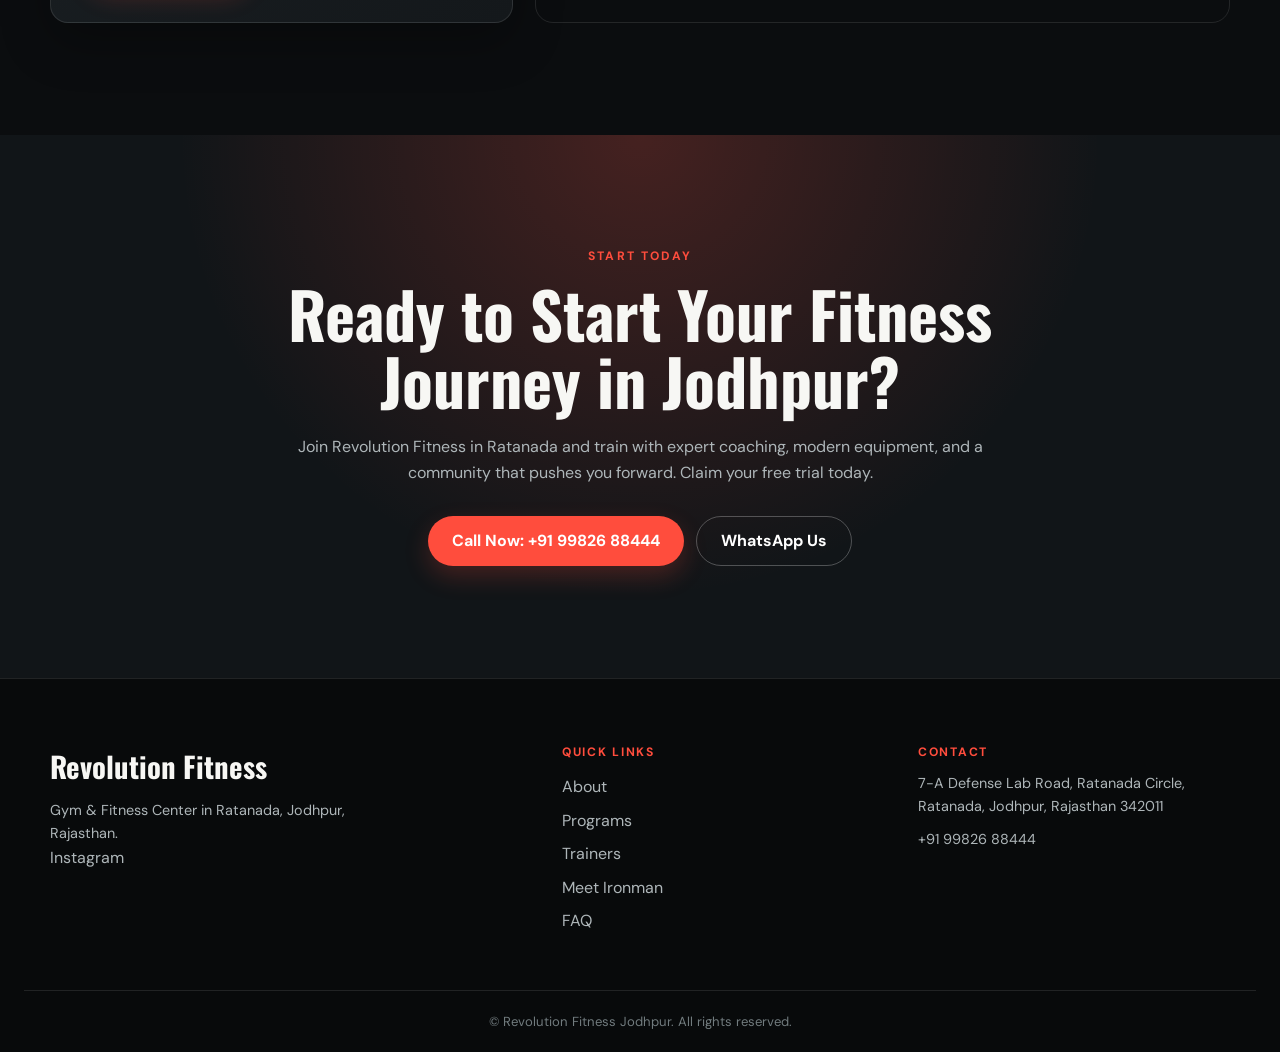
==== commit 17df5090: "Update index.html" ====
--- a/index.html
+++ b/index.html
@@ -89,7 +89,7 @@
  <li><a href="/#about">About</a></li>
   <li><a href="/#programs">Programs</a></li>
   <li><a href="/trainers.html">Trainers</a></li>
-  <li><a href=/sandeep-tak.html">Meet IRONMAN</a>/a></li>           
+  <li><a href=/sandeep-tak.html">Meet IRONMAN</a></li>           
   <li><a href="/#facilities">Facilities</a></li>
   <li><a href="faq.html">FAQ</a></li>
   <li><a href="/#location">Location</a></li>
